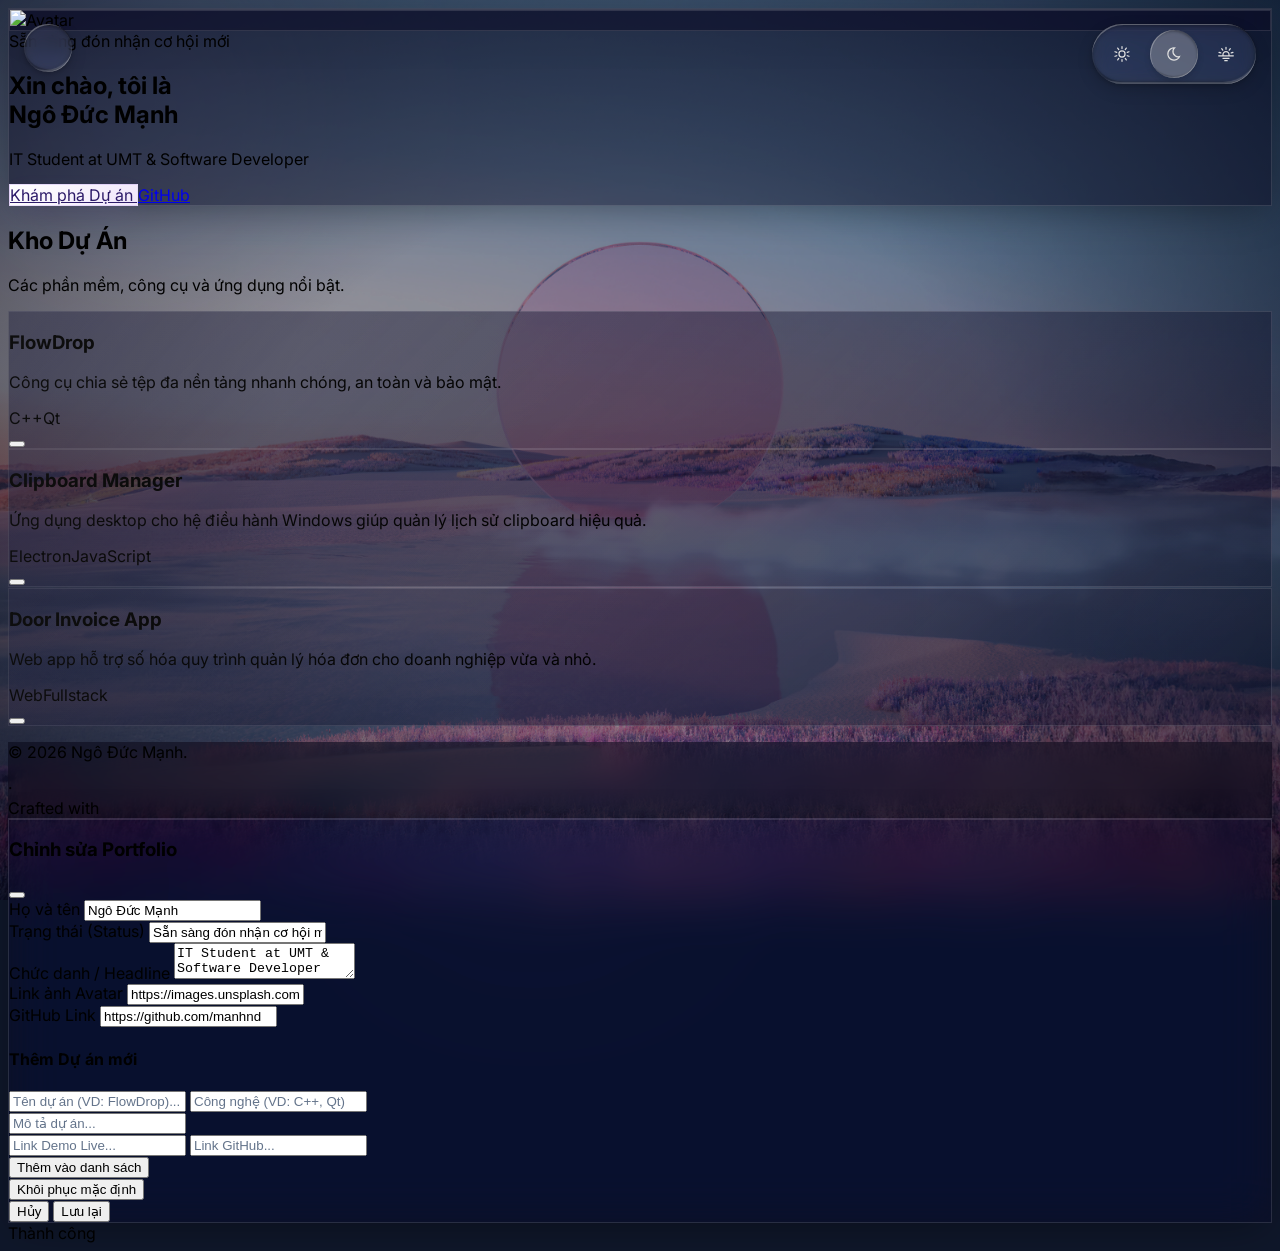
==== index.html @ 5700f898 "Initial commit – Phase 1 Supabase integration and Magic Link auth" ====
<!DOCTYPE html>
<html lang="vi" class="scroll-smooth">

<head>
  <meta charset="UTF-8" />
  <meta name="viewport" content="width=device-width, initial-scale=1.0" />
  <title>Ngô Đức Mạnh - Portfolio</title>
  <meta name="description" content="Portfolio of Ngô Đức Mạnh, IT Student at UMT & Software Developer.">
  <meta property="og:title" content="Ngô Đức Mạnh - Profile">
  <meta property="og:description" content="IT Student at UMT & Software Developer.">
  <meta property="og:image"
    content="https://images.unsplash.com/photo-1507003211169-0a1dd7228f2d?auto=format&fit=crop&w=400&q=80">
  <meta property="og:url" content="https://yourdomain.com/">

  <link rel="preconnect" href="https://fonts.googleapis.com">
  <link rel="preconnect" href="https://fonts.gstatic.com" crossorigin>
  <link href="https://fonts.googleapis.com/css2?family=Inter:wght@300;400;500;600;700&display=swap" rel="stylesheet">

  <script src="https://cdn.tailwindcss.com"></script>
  <script src="https://unpkg.com/lucide@latest"></script>

  <script>
    tailwind.config = {
      theme: {
        extend: {
          fontFamily: {
            sans: ['"Inter"', 'sans-serif'],
          },
          colors: {
            neon: {
              cyan: '#06b6d4',
              purple: '#9333ea',
              magenta: '#d946ef'
            }
          },
          animation: {
            'blob-float': 'blobFloat 20s ease-in-out infinite alternate',
            'blob-float-rev': 'blobFloatRev 25s ease-in-out infinite alternate',
          },
          keyframes: {
            blobFloat: {
              '0%': { transform: 'translate(0px, 0px) scale(1)' },
              '33%': { transform: 'translate(40px, -60px) scale(1.1)' },
              '66%': { transform: 'translate(-30px, 30px) scale(0.9)' },
              '100%': { transform: 'translate(20px, -20px) scale(1.05)' },
            },
            blobFloatRev: {
              '0%': { transform: 'translate(0px, 0px) scale(1)' },
              '50%': { transform: 'translate(-50px, -40px) scale(1.2)' },
              '100%': { transform: 'translate(40px, 50px) scale(0.85)' },
            }
          }
        }
      }
    }
  </script>

  <link rel="stylesheet" href="style.css">
</head>

<body
  class="font-sans min-h-screen relative overflow-x-hidden selection:bg-cyan-900 selection:text-cyan-100 text-slate-200">

  <!-- ========= Background Overlay ========= -->
  <div class="fixed inset-0 pointer-events-none -z-10 overflow-hidden">
    <!-- Dark vignette overlay for text readability -->
    <div class="bg-overlay"></div>
    <!-- Subtle floating light orbs -->
    <div class="orb orb-1"></div>
    <div class="orb orb-2"></div>
    <div class="orb orb-3"></div>
    <!-- Noise texture -->
    <div
      class="absolute inset-0 bg-[url('https://grainy-gradients.vercel.app/noise.svg')] opacity-[0.03] mix-blend-overlay">
    </div>
  </div>

  <!-- ========= Theme Switcher (fixed top-right) ========= -->
  <fieldset class="switcher" c-previous="1">
    <legend class="switcher__legend">Chọn giao diện</legend>

    <label class="switcher__option" title="Sáng">
      <input class="switcher__input" type="radio" name="theme" value="light" c-option="1" />
      <svg class="switcher__icon" xmlns="http://www.w3.org/2000/svg" fill="none" viewBox="0 0 36 36">
        <path fill="var(--c)" fill-rule="evenodd"
          d="M18 12a6 6 0 1 1 0 12 6 6 0 0 1 0-12Zm0 2a4 4 0 1 0 0 8 4 4 0 0 0 0-8Z" clip-rule="evenodd" />
        <path fill="var(--c)"
          d="M17 6.038a1 1 0 1 1 2 0v3a1 1 0 0 1-2 0v-3ZM24.244 7.742a1 1 0 1 1 1.618 1.176L24.1 11.345a1 1 0 1 1-1.618-1.176l1.763-2.427ZM29.104 13.379a1 1 0 0 1 .618 1.902l-2.854.927a1 1 0 1 1-.618-1.902l2.854-.927ZM29.722 20.795a1 1 0 0 1-.619 1.902l-2.853-.927a1 1 0 1 1 .618-1.902l2.854.927ZM25.862 27.159a1 1 0 0 1-1.618 1.175l-1.763-2.427a1 1 0 1 1 1.618-1.175l1.763 2.427ZM19 30.038a1 1 0 0 1-2 0v-3a1 1 0 1 1 2 0v3ZM11.755 28.334a1 1 0 0 1-1.618-1.175l1.764-2.427a1 1 0 1 1 1.618 1.175l-1.764 2.427ZM6.896 22.697a1 1 0 1 1-.618-1.902l2.853-.927a1 1 0 1 1 .618 1.902l-2.853.927ZM6.278 15.28a1 1 0 1 1 .618-1.901l2.853.927a1 1 0 1 1-.618 1.902l-2.853-.927ZM10.137 8.918a1 1 0 0 1 1.618-1.176l1.764 2.427a1 1 0 0 1-1.618 1.176l-1.764-2.427Z" />
      </svg>
    </label>

    <label class="switcher__option" title="Tối">
      <input class="switcher__input" type="radio" name="theme" value="dark" c-option="2" checked />
      <svg class="switcher__icon" xmlns="http://www.w3.org/2000/svg" fill="none" viewBox="0 0 36 36">
        <path fill="var(--c)"
          d="M12.5 8.473a10.968 10.968 0 0 1 8.785-.97 7.435 7.435 0 0 0-3.737 4.672l-.09.373A7.454 7.454 0 0 0 28.732 20.4a10.97 10.97 0 0 1-5.232 7.125l-.497.27c-5.014 2.566-11.175.916-14.234-3.813l-.295-.483C5.53 18.403 7.13 11.93 12.017 8.77l.483-.297Zm4.234.616a8.946 8.946 0 0 0-2.805.883l-.429.234A9 9 0 0 0 10.206 22.5l.241.395A9 9 0 0 0 22.5 25.794l.416-.255a8.94 8.94 0 0 0 2.167-1.99 9.433 9.433 0 0 1-2.782-.313c-5.043-1.352-8.036-6.535-6.686-11.578l.147-.491c.242-.745.573-1.44.972-2.078Z" />
      </svg>
    </label>

    <label class="switcher__option" title="Mờ">
      <input class="switcher__input" type="radio" name="theme" value="dim" c-option="3" />
      <svg class="switcher__icon" xmlns="http://www.w3.org/2000/svg" fill="none" viewBox="0 0 36 36">
        <path fill="var(--c)"
          d="M5 21a1 1 0 0 1 1-1h24a1 1 0 1 1 0 2H6a1 1 0 0 1-1-1ZM12 25a1 1 0 0 1 1-1h10a1 1 0 1 1 0 2H13a1 1 0 0 1-1-1ZM15 29a1 1 0 0 1 1-1h4a1 1 0 1 1 0 2h-4a1 1 0 0 1-1-1ZM18 13a6 6 0 0 1 5.915 7h-2.041A4.005 4.005 0 0 0 18 15a4 4 0 0 0-3.874 5h-2.041A6 6 0 0 1 18 13ZM17 7.038a1 1 0 1 1 2 0v3a1 1 0 0 1-2 0v-3ZM24.244 8.742a1 1 0 1 1 1.618 1.176L24.1 12.345a1 1 0 1 1-1.618-1.176l1.763-2.427ZM29.104 14.379a1 1 0 0 1 .618 1.902l-2.854.927a1 1 0 1 1-.618-1.902l2.854-.927ZM6.278 16.28a1 1 0 1 1 .618-1.901l2.853.927a1 1 0 1 1-.618 1.902l-2.853-.927ZM10.137 9.918a1 1 0 0 1 1.618-1.176l1.764 2.427a1 1 0 0 1-1.618 1.176l-1.764-2.427Z" />
      </svg>
    </label>
  </fieldset>

  <!-- ========= Sidebar Toggle Button (circular round button) ========= -->
  <button id="sidebarToggle"
    class="fixed top-6 left-6 z-[70] sidebar-toggle-btn focus:outline-none"
    aria-label="Mở/Đóng menu" aria-expanded="false">
    <span class="sidebar-toggle-icon-wrap">
      <i data-lucide="menu" class="sidebar-icon-menu"></i>
      <i data-lucide="x" class="sidebar-icon-close"></i>
    </span>
  </button>

  <!-- ========= Sidebar Overlay ========= -->
  <div id="sidebarOverlay" class="sidebar-overlay"></div>

  <!-- ========= Glass Floating Menu Card ========= -->
  <aside id="sidebar" class="sidebar" aria-label="Menu điều hướng">
    <div class="sidebar-inner">

      <!-- Header row aligned with toggle button -->
      <div class="sidebar-header">
        <div class="sidebar-header-spacer"></div>
        <span class="sidebar-header-badge">Menu</span>
      </div>

      <!-- Profile section -->
      <div class="sidebar-profile">
        <div class="flex items-center gap-3">
          <div
            class="zap-icon-badge w-10 h-10 rounded-xl bg-gradient-to-tr from-cyan-500 via-purple-500 to-fuchsia-500 p-[2px] shadow-md shadow-purple-500/20 shrink-0">
            <div class="w-full h-full rounded-[10px] bg-slate-900/80 flex items-center justify-center backdrop-blur-sm">
              <i data-lucide="zap" class="w-4 h-4 text-cyan-400 fill-current"></i>
            </div>
          </div>
          <div class="min-w-0 flex-1">
            <p id="navName" class="font-semibold text-sm text-white tracking-wide truncate">Ngô Đức Mạnh</p>
            <p class="text-[11px] text-slate-400">Portfolio</p>
          </div>
        </div>
      </div>

      <!-- Divider -->
      <div class="sidebar-divider"></div>

      <!-- Navigation links -->
      <nav class="sidebar-nav">
        <a href="#hero" class="sidebar-link" data-close-sidebar>
          <i data-lucide="home" class="w-4 h-4"></i>
          <span>Trang chủ</span>
        </a>
        <a href="#projects" class="sidebar-link" data-close-sidebar>
          <i data-lucide="layout-grid" class="w-4 h-4"></i>
          <span>Dự án</span>
        </a>
      </nav>

      <!-- Divider -->
      <div class="sidebar-divider"></div>

      <!-- Actions -->
      <div class="sidebar-actions">
        <button id="openEditorBtn" class="sidebar-link sidebar-action-btn w-full" data-close-sidebar>
          <i data-lucide="edit-3" class="w-4 h-4"></i>
          <span>Chỉnh sửa</span>
        </button>
        <a id="sidebarGithub" href="https://github.com/manhnd" target="_blank" rel="noopener" class="sidebar-link">
          <i data-lucide="github" class="w-4 h-4"></i>
          <span>GitHub</span>
        </a>
      </div>

    </div>
  </aside>

  <!-- ========= Main ========= -->
  <main class="max-w-4xl mx-auto px-4 sm:px-6 pt-36 pb-32 space-y-20">

    <section id="hero" class="animate-spring delay-100 relative">
      <div
        class="glass-panel rounded-[2rem] p-8 sm:p-12 flex flex-col md:flex-row items-center gap-10 text-center md:text-left">

        <div class="relative w-40 h-40 sm:w-48 sm:h-48 shrink-0 spring-btn cursor-pointer group">
          <div
            class="absolute inset-0 rounded-full bg-gradient-to-tr from-cyan-500 via-purple-500 to-fuchsia-500 blur-xl opacity-40 group-hover:opacity-70 transition-opacity duration-500">
          </div>
          <div
            class="relative w-full h-full rounded-full p-1.5 glass-panel flex items-center justify-center overflow-hidden">
            <img id="avatarImage"
              src="https://images.unsplash.com/photo-1507003211169-0a1dd7228f2d?auto=format&fit=crop&w=400&q=80"
              alt="Avatar" class="w-full h-full object-cover rounded-full shadow-inner bg-slate-800" loading="lazy"
              referrerpolicy="no-referrer"
              onerror="this.onerror=null;this.src='https://placehold.co/400x400/1e293b/f8fafc?text=Manh'" />
          </div>
        </div>

        <div class="flex-1 space-y-6">
          <div
            class="inline-flex items-center gap-2 px-3.5 py-1.5 rounded-full bg-white/5 border border-white/10 text-slate-300 text-xs font-medium shadow-sm backdrop-blur-md">
            <span class="w-2 h-2 rounded-full bg-cyan-400 animate-pulse shadow-[0_0_8px_rgba(34,211,238,0.8)]"></span>
            <span id="heroStatusText">Sẵn sàng đón nhận cơ hội mới</span>
          </div>

          <h1 class="text-4xl sm:text-5xl font-bold tracking-tight text-white leading-tight">
            Xin chào, tôi là <br />
            <span id="heroName"
              class="text-transparent bg-clip-text bg-gradient-to-r from-cyan-400 via-purple-400 to-fuchsia-400">
              Ngô Đức Mạnh
            </span>
          </h1>

          <p id="heroHeadline"
            class="text-base sm:text-lg text-slate-400 font-normal leading-relaxed max-w-xl mx-auto md:mx-0">
            IT Student at UMT &amp; Software Developer
          </p>

          <div class="flex flex-wrap items-center justify-center md:justify-start gap-4 pt-2">
            <a href="#projects"
              class="spring-btn explore-btn px-6 py-3 rounded-xl text-sm font-semibold flex items-center gap-2">
              <span>Khám phá Dự án</span>
              <i data-lucide="arrow-down-right" class="w-4 h-4"></i>
            </a>
            <a id="heroGithub" href="https://github.com/manhnd" target="_blank" rel="noopener"
              class="spring-btn px-6 py-3 rounded-xl bg-white/5 border border-white/10 text-slate-200 hover:text-white hover:bg-white/10 text-sm font-semibold shadow-sm flex items-center gap-2 backdrop-blur-md">
              <i data-lucide="github" class="w-4 h-4"></i>
              <span>GitHub</span>
            </a>
          </div>
        </div>
      </div>
    </section>

    <section id="projects" class="animate-spring delay-200 space-y-8">
      <div class="flex flex-col sm:flex-row sm:items-end justify-between gap-4 px-2">
        <div class="space-y-1">
          <h2 class="text-2xl font-bold text-white flex items-center gap-3">
            <i data-lucide="layout-grid" class="w-6 h-6 text-cyan-400"></i> Kho Dự Án
          </h2>
          <p class="text-sm text-slate-400">Các phần mềm, công cụ và ứng dụng nổi bật.</p>
        </div>
      </div>

      <div id="projectsContainer" class="grid grid-cols-1 md:grid-cols-2 lg:grid-cols-3 gap-6"></div>
    </section>

  </main>

  <!-- ========= Footer ========= -->
  <footer
    class="fixed bottom-0 inset-x-0 z-40 border-t border-white/10 py-2 text-center text-xs text-slate-500 bg-slate-900/40 backdrop-blur-lg">
    <div class="max-w-4xl mx-auto px-4 flex items-center justify-center gap-1">
      <p>© 2026 Ngô Đức Mạnh.</p>
      <span>·</span>
      <div class="flex items-center gap-1">
        <span>Crafted with</span>
        <i data-lucide="heart" class="w-4 h-4 text-fuchsia-500 fill-fuchsia-500 mx-1"></i>
      </div>
    </div>
  </footer>

  <!-- ========= Editor Modal ========= -->
  <div id="editorModal"
    class="fixed inset-0 z-[100] flex items-center justify-center p-4 bg-slate-950/60 backdrop-blur-md opacity-0 pointer-events-none transition-all duration-[400ms]">
    <div id="modalContent"
      class="glass-panel rounded-3xl w-full max-w-2xl max-h-[90vh] overflow-y-auto p-6 sm:p-8 space-y-6 shadow-[0_0_50px_rgba(0,0,0,0.8)] relative transition-transform duration-500 scale-95 border border-white/20">

      <div class="flex items-center justify-between border-b border-white/10 pb-4">
        <div class="flex items-center gap-3">
          <div
            class="w-10 h-10 rounded-xl bg-purple-500/20 text-purple-400 flex items-center justify-center border border-purple-500/30">
            <i data-lucide="settings-2" class="w-5 h-5"></i>
          </div>
          <h3 class="text-xl font-bold text-white">Chỉnh sửa Portfolio</h3>
        </div>
        <button id="closeEditorBtn"
          class="p-2 rounded-full text-slate-400 hover:text-white hover:bg-white/10 transition-colors spring-btn">
          <i data-lucide="x" class="w-5 h-5"></i>
        </button>
      </div>

      <form id="profileEditForm" class="space-y-5 text-sm">
        <div class="grid grid-cols-1 sm:grid-cols-2 gap-4">
          <div class="space-y-1.5">
            <label class="block text-xs font-semibold text-slate-400">Họ và tên</label>
            <input id="inputName" type="text"
              class="w-full px-4 py-2.5 rounded-xl bg-slate-900/50 border border-white/10 focus:border-cyan-500 focus:ring-1 focus:ring-cyan-500 focus:outline-none text-white transition-all shadow-inner" />
          </div>
          <div class="space-y-1.5">
            <label class="block text-xs font-semibold text-slate-400">Trạng thái (Status)</label>
            <input id="inputStatus" type="text"
              class="w-full px-4 py-2.5 rounded-xl bg-slate-900/50 border border-white/10 focus:border-cyan-500 focus:ring-1 focus:ring-cyan-500 focus:outline-none text-white transition-all shadow-inner" />
          </div>
        </div>

        <div class="space-y-1.5">
          <label class="block text-xs font-semibold text-slate-400">Chức danh / Headline</label>
          <textarea id="inputHeadline" rows="2"
            class="w-full px-4 py-2.5 rounded-xl bg-slate-900/50 border border-white/10 focus:border-cyan-500 focus:ring-1 focus:ring-cyan-500 focus:outline-none text-white transition-all shadow-inner resize-none"></textarea>
        </div>

        <div class="grid grid-cols-1 sm:grid-cols-2 gap-4">
          <div class="space-y-1.5">
            <label class="block text-xs font-semibold text-slate-400">Link ảnh Avatar</label>
            <input id="inputAvatar" type="url"
              class="w-full px-4 py-2.5 rounded-xl bg-slate-900/50 border border-white/10 focus:border-cyan-500 focus:ring-1 focus:ring-cyan-500 focus:outline-none text-white transition-all shadow-inner" />
          </div>
          <div class="space-y-1.5">
            <label class="block text-xs font-semibold text-slate-400">GitHub Link</label>
            <input id="inputGithub" type="url"
              class="w-full px-4 py-2.5 rounded-xl bg-slate-900/50 border border-white/10 focus:border-cyan-500 focus:ring-1 focus:ring-cyan-500 focus:outline-none text-white transition-all shadow-inner" />
          </div>
        </div>

        <div class="pt-6 border-t border-white/10 space-y-4">
          <div class="flex items-center gap-2 text-white">
            <i data-lucide="folder-plus" class="w-5 h-5 text-cyan-400"></i>
            <h4 class="text-sm font-bold">Thêm Dự án mới</h4>
          </div>

          <div class="grid grid-cols-1 sm:grid-cols-2 gap-3">
            <input id="newProjTitle" placeholder="Tên dự án (VD: FlowDrop)..." type="text"
              class="px-4 py-2.5 rounded-xl bg-slate-900/50 border border-white/10 text-sm text-white shadow-inner focus:border-cyan-500 focus:outline-none" />
            <input id="newProjTags" placeholder="Công nghệ (VD: C++, Qt)" type="text"
              class="px-4 py-2.5 rounded-xl bg-slate-900/50 border border-white/10 text-sm text-white shadow-inner focus:border-cyan-500 focus:outline-none" />
          </div>
          <input id="newProjDesc" placeholder="Mô tả dự án..." type="text"
            class="w-full px-4 py-2.5 rounded-xl bg-slate-900/50 border border-white/10 text-sm text-white shadow-inner focus:border-cyan-500 focus:outline-none" />
          <div class="grid grid-cols-1 sm:grid-cols-2 gap-3">
            <input id="newProjLive" placeholder="Link Demo Live..." type="url"
              class="px-4 py-2.5 rounded-xl bg-slate-900/50 border border-white/10 text-sm text-white shadow-inner focus:border-cyan-500 focus:outline-none" />
            <input id="newProjRepo" placeholder="Link GitHub..." type="url"
              class="px-4 py-2.5 rounded-xl bg-slate-900/50 border border-white/10 text-sm text-white shadow-inner focus:border-cyan-500 focus:outline-none" />
          </div>
          <button type="button" id="addNewProjectBtn"
            class="spring-btn w-full py-2.5 rounded-xl bg-cyan-500/10 hover:bg-cyan-500/20 border border-cyan-500/30 text-sm font-semibold text-cyan-400 transition-all flex items-center justify-center gap-2">
            <i data-lucide="plus" class="w-4 h-4"></i> Thêm vào danh sách
          </button>
        </div>

        <div class="flex items-center justify-between pt-6 border-t border-white/10">
          <button type="button" id="resetDataBtn"
            class="text-xs text-red-400 font-medium hover:underline hover:text-red-300">
            Khôi phục mặc định
          </button>
          <div class="flex items-center gap-3">
            <button type="button" id="cancelEditorBtn"
              class="spring-btn px-5 py-2.5 rounded-xl bg-transparent border border-white/20 text-slate-300 hover:text-white hover:bg-white/5 font-medium text-sm">Hủy</button>
            <button type="submit"
              class="spring-btn px-6 py-2.5 rounded-xl bg-gradient-to-r from-cyan-600 to-purple-600 text-white font-semibold text-sm shadow-lg shadow-cyan-900/40">Lưu
              lại</button>
          </div>
        </div>
      </form>
    </div>
  </div>

  <!-- ========= Toast ========= -->
  <div id="toast"
    class="fixed bottom-6 right-6 z-50 flex items-center gap-3 px-5 py-3 rounded-2xl bg-slate-800/90 border border-white/10 text-white text-sm font-medium translate-y-20 opacity-0 pointer-events-none transition-all duration-[400ms] shadow-2xl backdrop-blur-xl">
    <div class="w-6 h-6 rounded-full bg-cyan-500/20 text-cyan-400 flex items-center justify-center">
      <i data-lucide="check" class="w-3.5 h-3.5"></i>
    </div>
    <span id="toastMsg">Thành công</span>
  </div>

  <script src="script.js" defer></script>
</body>

</html>
---- style.css ----
/* ============================================================
   1. THEME VARIABLES
   ============================================================ */
:root,
html[data-theme="dark"] {
  --c-glass: #bbbbbc;
  --c-light: #fff;
  --c-dark: #000;

  --c-content: #e1e1e1;
  --c-action: #03d5ff;

  --glass-reflex-dark: 2;
  --glass-reflex-light: 0.3;
  --saturation: 150%;

  --bg-overlay: rgba(10, 10, 30, 0.45);
  --bg-vignette: radial-gradient(ellipse at center, transparent 40%, rgba(5, 5, 20, 0.6) 100%);
  --glass-bg: rgba(10, 10, 35, 0.45);
  --glass-border: rgba(255, 255, 255, 0.12);
  --glass-shadow: rgba(0, 0, 0, 0.4);
  --glass-inset: rgba(255, 255, 255, 0.12);
  --card-bg: linear-gradient(135deg, rgba(20, 20, 50, 0.5) 0%, rgba(10, 10, 35, 0.35) 100%);
  --nav-bg: rgba(10, 10, 35, 0.55);
  --footer-bg: rgba(5, 5, 20, 0.5);
}

html[data-theme="light"] {
  --c-glass: #bbbbbc;
  --c-light: #fff;
  --c-dark: #000;

  --c-content: #224;
  --c-action: #0052f5;

  --glass-reflex-dark: 1;
  --glass-reflex-light: 1;
  --saturation: 150%;

  --bg-overlay: rgba(255, 255, 255, 0.25);
  --bg-vignette: radial-gradient(ellipse at center, transparent 50%, rgba(200, 180, 220, 0.3) 100%);
  --glass-bg: rgba(255, 255, 255, 0.35);
  --glass-border: rgba(255, 255, 255, 0.5);
  --glass-shadow: rgba(100, 80, 140, 0.15);
  --glass-inset: rgba(255, 255, 255, 0.5);
  --card-bg: linear-gradient(135deg, rgba(255, 255, 255, 0.4) 0%, rgba(240, 230, 250, 0.3) 100%);
  --nav-bg: rgba(255, 255, 255, 0.4);
  --footer-bg: rgba(255, 255, 255, 0.3);
}

html[data-theme="dim"] {
  --c-light: #99deff;
  --c-dark: #20001b;
  --c-glass: hsl(335 80% 74%);

  --c-content: #d5dbe2;
  --c-action: #ff48a9;

  --glass-reflex-dark: 2;
  --glass-reflex-light: 0.7;
  --saturation: 200%;

  --bg-overlay: rgba(20, 5, 30, 0.5);
  --bg-vignette: radial-gradient(ellipse at center, transparent 40%, rgba(30, 0, 40, 0.5) 100%);
  --glass-bg: rgba(30, 10, 45, 0.45);
  --glass-border: rgba(255, 200, 255, 0.12);
  --glass-shadow: rgba(20, 0, 30, 0.4);
  --glass-inset: rgba(255, 200, 255, 0.12);
  --card-bg: linear-gradient(135deg, rgba(40, 15, 55, 0.5) 0%, rgba(25, 5, 40, 0.35) 100%);
  --nav-bg: rgba(25, 5, 40, 0.55);
  --footer-bg: rgba(20, 0, 30, 0.5);
}

/* ============================================================
   2. BASE
   ============================================================ */
*, *::before, *::after { box-sizing: border-box; }

body {
  font-family: 'Inter', system-ui, sans-serif;
  min-height: 100vh;
  background-color: #0f172a;
  background-image: url('nen-web.png');
  background-size: cover;
  background-position: center;
  background-attachment: fixed;
  background-repeat: no-repeat;
  transition: background-color 400ms cubic-bezier(1, 0, 0.4, 1);
}

html[data-theme="light"] body {
  background-color: #e8dff0;
  background-blend-mode: luminosity;
}

html[data-theme="dim"] body {
  background-color: #1a0a25;
  background-blend-mode: multiply;
}

/* ============================================================
   3. BACKGROUND OVERLAY & ORBS
   ============================================================ */
.bg-overlay {
  position: absolute;
  inset: 0;
  background: var(--bg-overlay);
  transition: background 600ms ease;
}

.bg-overlay::after {
  content: '';
  position: absolute;
  inset: 0;
  background: var(--bg-vignette);
  transition: background 600ms ease;
}

/* Floating light orbs - soft ambient glow */
.orb {
  position: absolute;
  border-radius: 50%;
  filter: blur(80px);
  opacity: 0.25;
  mix-blend-mode: screen;
  will-change: transform;
}

.orb-1 {
  width: 400px;
  height: 400px;
  top: -10%;
  left: -5%;
  background: radial-gradient(circle, rgba(200, 150, 255, 0.5) 0%, transparent 70%);
  animation: orbFloat1 20s ease-in-out infinite alternate;
}

.orb-2 {
  width: 350px;
  height: 350px;
  top: 50%;
  right: -8%;
  background: radial-gradient(circle, rgba(150, 200, 255, 0.4) 0%, transparent 70%);
  animation: orbFloat2 25s ease-in-out infinite alternate;
}

.orb-3 {
  width: 300px;
  height: 300px;
  bottom: -5%;
  left: 30%;
  background: radial-gradient(circle, rgba(255, 150, 200, 0.4) 0%, transparent 70%);
  animation: orbFloat3 22s ease-in-out infinite alternate;
}

html[data-theme="light"] .orb {
  opacity: 0.15;
  mix-blend-mode: multiply;
}

html[data-theme="light"] .orb-1 {
  background: radial-gradient(circle, rgba(180, 130, 230, 0.4) 0%, transparent 70%);
}
html[data-theme="light"] .orb-2 {
  background: radial-gradient(circle, rgba(130, 180, 240, 0.3) 0%, transparent 70%);
}
html[data-theme="light"] .orb-3 {
  background: radial-gradient(circle, rgba(240, 130, 180, 0.3) 0%, transparent 70%);
}

@keyframes orbFloat1 {
  0%   { transform: translate(0, 0) scale(1); }
  50%  { transform: translate(60px, 40px) scale(1.15); }
  100% { transform: translate(-30px, 80px) scale(0.95); }
}

@keyframes orbFloat2 {
  0%   { transform: translate(0, 0) scale(1); }
  50%  { transform: translate(-50px, -60px) scale(1.2); }
  100% { transform: translate(40px, -30px) scale(0.9); }
}

@keyframes orbFloat3 {
  0%   { transform: translate(0, 0) scale(1); }
  50%  { transform: translate(50px, -40px) scale(1.1); }
  100% { transform: translate(-40px, 30px) scale(1.05); }
}

/* ============================================================
   4. GLASS COMPONENTS
   ============================================================ */
.glass-panel {
  background: var(--glass-bg);
  backdrop-filter: blur(24px) saturate(180%);
  -webkit-backdrop-filter: blur(24px) saturate(180%);
  border: 1px solid var(--glass-border);
  box-shadow:
    0 10px 40px -10px var(--glass-shadow),
    inset 0 1px 0 0 var(--glass-inset);
  transition: background 400ms ease, border-color 400ms ease, box-shadow 400ms ease;
}

.glass-nav {
  background: var(--nav-bg);
  backdrop-filter: blur(20px) saturate(180%);
  -webkit-backdrop-filter: blur(20px) saturate(180%);
  border: 1px solid var(--glass-border);
  box-shadow: 0 10px 30px -10px var(--glass-shadow);
  transition: background 400ms ease, border-color 400ms ease, box-shadow 400ms ease;
}

/* ============================================================
   SIDEBAR - Liquid Glass Floating Menu & Circular Button
   (Exact match to Theme Switcher glassmorphism & hover physics)
   ============================================================ */

:root {
  --menu-btn-size: 48px;
  --menu-top: 1.5rem;   /* 24px - exactly matches switcher top */
  --menu-left: 1.5rem;  /* 24px - exactly matches switcher right */
  --menu-radius: 28px;
  --menu-width: 265px;
}

/* Toggle button - circular liquid glass button identical to theme switcher */
.sidebar-toggle-btn {
  --c: var(--c-content);
  position: fixed;
  top: var(--menu-top);
  left: var(--menu-left);
  z-index: 70;
  width: var(--menu-btn-size);
  height: var(--menu-btn-size);
  min-width: var(--menu-btn-size);
  min-height: var(--menu-btn-size);
  padding: 0;
  margin: 0;
  border-radius: 50% !important;
  display: flex;
  align-items: center;
  justify-content: center;
  border: none;
  background-color: color-mix(in srgb, var(--c-glass) 12%, transparent);
  backdrop-filter: blur(8px) saturate(var(--saturation));
  -webkit-backdrop-filter: blur(8px) saturate(var(--saturation));
  box-shadow:
    inset 0 0 0 1px color-mix(in srgb, var(--c-light) calc(var(--glass-reflex-light) * 10%), transparent),
    inset 1.8px 3px 0px -2px color-mix(in srgb, var(--c-light) calc(var(--glass-reflex-light) * 90%), transparent),
    inset -2px -2px 0px -2px color-mix(in srgb, var(--c-light) calc(var(--glass-reflex-light) * 80%), transparent),
    inset -3px -8px 1px -6px color-mix(in srgb, var(--c-light) calc(var(--glass-reflex-light) * 60%), transparent),
    inset -0.3px -1px 4px 0px color-mix(in srgb, var(--c-dark) calc(var(--glass-reflex-dark) * 12%), transparent),
    inset -1.5px 2px 0px -2px color-mix(in srgb, var(--c-dark) calc(var(--glass-reflex-dark) * 20%), transparent),
    inset 0px 3px 4px -2px color-mix(in srgb, var(--c-dark) calc(var(--glass-reflex-dark) * 20%), transparent),
    inset 2px -6.5px 1px -4px color-mix(in srgb, var(--c-dark) calc(var(--glass-reflex-dark) * 10%), transparent),
    0px 1px 5px 0px color-mix(in srgb, var(--c-dark) calc(var(--glass-reflex-dark) * 10%), transparent),
    0px 6px 16px 0px color-mix(in srgb, var(--c-dark) calc(var(--glass-reflex-dark) * 8%), transparent);
  cursor: pointer;
  color: var(--c);
  transition: background-color 400ms cubic-bezier(1, 0, 0.4, 1),
              box-shadow 400ms cubic-bezier(1, 0, 0.4, 1),
              color 160ms ease,
              transform 160ms ease;
}

/* Hover physics: identical to .switcher__option:hover */
.sidebar-toggle-btn:hover {
  --c: var(--c-action);
  color: var(--c-action);
}

.sidebar-toggle-btn:hover .sidebar-icon-menu {
  transform: scale(1.15);
  color: var(--c-action);
}

.sidebar-toggle-btn.active:hover .sidebar-icon-close {
  transform: rotate(0deg) scale(1.15);
  color: var(--c-action);
}

.sidebar-toggle-btn:active {
  transform: scale(0.95);
}

.sidebar-toggle-btn.active {
  background-color: color-mix(in srgb, var(--c-glass) 20%, transparent);
}

/* Icon wrap for smooth morph between hamburger and close (X) */
.sidebar-toggle-icon-wrap {
  position: relative;
  width: 22px;
  height: 22px;
  display: flex;
  align-items: center;
  justify-content: center;
}

.sidebar-toggle-btn .sidebar-icon-menu,
.sidebar-toggle-btn .sidebar-icon-close {
  position: absolute;
  inset: 0;
  margin: auto;
  width: 22px;
  height: 22px;
  color: inherit;
  transition: transform 200ms cubic-bezier(0.5, 0, 0, 1),
              opacity 200ms ease,
              color 160ms ease;
}

.sidebar-toggle-btn .sidebar-icon-close {
  opacity: 0;
  transform: rotate(-90deg) scale(0.5);
  pointer-events: none;
}

.sidebar-toggle-btn.active .sidebar-icon-menu {
  opacity: 0;
  transform: rotate(90deg) scale(0.5);
  pointer-events: none;
}

.sidebar-toggle-btn.active .sidebar-icon-close {
  opacity: 1;
  transform: rotate(0deg) scale(1);
  pointer-events: auto;
}

/* Transparent click-outside overlay (no dark/milky veil over the webpage) */
.sidebar-overlay {
  position: fixed;
  inset: 0;
  z-index: 55;
  background: transparent;
  opacity: 0;
  pointer-events: none;
  transition: opacity 300ms ease;
}

.sidebar-overlay.active {
  opacity: 1;
  pointer-events: auto;
}

/* Sidebar panel - crystal-clear liquid glass card with exact switcher reflex */
.sidebar {
  position: fixed;
  top: var(--menu-top);
  left: var(--menu-left);
  z-index: 65;
  width: var(--menu-width);
  max-width: calc(100vw - 3rem);
  border-radius: var(--menu-radius);
  overflow: hidden;
  border: none;
  background-color: color-mix(in srgb, var(--c-glass) 12%, transparent);
  backdrop-filter: blur(8px) saturate(var(--saturation));
  -webkit-backdrop-filter: blur(8px) saturate(var(--saturation));
  box-shadow:
    inset 0 0 0 1px color-mix(in srgb, var(--c-light) calc(var(--glass-reflex-light) * 10%), transparent),
    inset 1.8px 3px 0px -2px color-mix(in srgb, var(--c-light) calc(var(--glass-reflex-light) * 90%), transparent),
    inset -2px -2px 0px -2px color-mix(in srgb, var(--c-light) calc(var(--glass-reflex-light) * 80%), transparent),
    inset -3px -8px 1px -6px color-mix(in srgb, var(--c-light) calc(var(--glass-reflex-light) * 60%), transparent),
    inset -0.3px -1px 4px 0px color-mix(in srgb, var(--c-dark) calc(var(--glass-reflex-dark) * 12%), transparent),
    inset -1.5px 2px 0px -2px color-mix(in srgb, var(--c-dark) calc(var(--glass-reflex-dark) * 20%), transparent),
    inset 0px 3px 4px -2px color-mix(in srgb, var(--c-dark) calc(var(--glass-reflex-dark) * 20%), transparent),
    inset 2px -6.5px 1px -4px color-mix(in srgb, var(--c-dark) calc(var(--glass-reflex-dark) * 10%), transparent),
    0px 1px 5px 0px color-mix(in srgb, var(--c-dark) calc(var(--glass-reflex-dark) * 10%), transparent),
    0px 6px 16px 0px color-mix(in srgb, var(--c-dark) calc(var(--glass-reflex-dark) * 8%), transparent);
  clip-path: inset(0 calc(100% - var(--menu-btn-size)) calc(100% - var(--menu-btn-size)) 0 round calc(var(--menu-btn-size) / 2));
  opacity: 0;
  visibility: hidden;
  pointer-events: none;
  transition: clip-path 450ms cubic-bezier(0.16, 1, 0.3, 1),
              opacity 200ms ease,
              visibility 0s linear 450ms;
}

.sidebar.open {
  clip-path: inset(0 0 0 0 round var(--menu-radius));
  opacity: 1;
  visibility: visible;
  pointer-events: auto;
  transition: clip-path 450ms cubic-bezier(0.16, 1, 0.3, 1),
              opacity 150ms ease,
              visibility 0s linear 0s;
}

/* Sidebar inner container */
.sidebar-inner {
  width: 100%;
  padding: 8px 10px 14px;
  display: flex;
  flex-direction: column;
  max-height: calc(100vh - 3.5rem);
  overflow-y: auto;
  overflow-x: hidden;
}

/* Top header row inside the card (aligns with the toggle button) */
.sidebar-header {
  height: var(--menu-btn-size);
  display: flex;
  align-items: center;
  justify-content: space-between;
  padding-left: calc(var(--menu-btn-size) + 8px);
  padding-right: 8px;
}

.sidebar-header-spacer {
  flex: 1;
}

.sidebar-header-badge {
  font-size: 0.72rem;
  font-weight: 700;
  letter-spacing: 0.08em;
  text-transform: uppercase;
  color: var(--c-content);
  opacity: 0.8;
  padding: 4px 12px;
  border-radius: 99em;
  background-color: color-mix(in srgb, var(--c-glass) 18%, transparent);
  box-shadow:
    inset 0 0 0 1px color-mix(in srgb, var(--c-light) calc(var(--glass-reflex-light) * 10%), transparent),
    inset 1px 1px 0px -1px color-mix(in srgb, var(--c-light) calc(var(--glass-reflex-light) * 80%), transparent);
  transition: transform 200ms ease, color 160ms ease;
  cursor: default;
}

.sidebar-header-badge:hover {
  transform: scale(1.03);
  color: var(--c-action);
}

/* Sidebar profile with soft hover scale */
.sidebar-profile {
  padding: 6px 8px 8px;
  border-radius: 16px;
  transition: transform 200ms ease, background-color 200ms ease;
  cursor: default;
}

.sidebar-profile:hover {
  transform: scale(1.01);
  background-color: color-mix(in srgb, var(--c-glass) 8%, transparent);
}

.sidebar-profile .zap-icon-badge {
  transition: transform 200ms ease;
}

.sidebar-profile:hover .zap-icon-badge {
  transform: scale(1.05);
}

.sidebar-divider {
  height: 1px;
  margin: 6px 8px;
  background: linear-gradient(90deg, transparent, color-mix(in srgb, var(--c-light) calc(var(--glass-reflex-light) * 20%), transparent), transparent);
}

.sidebar-nav,
.sidebar-actions {
  display: flex;
  flex-direction: column;
  gap: 3px;
  padding: 2px 0;
}

/* Sidebar links with subtle zoom fitting snugly inside menu */
.sidebar-link {
  display: flex;
  align-items: center;
  gap: 12px;
  padding: 8px 12px;
  border-radius: 99em;
  font-size: 0.875rem;
  font-weight: 500;
  color: var(--c-content);
  text-decoration: none;
  border: none;
  transform-origin: center;
  transition: transform 200ms cubic-bezier(0.16, 1, 0.3, 1),
              background-color 200ms ease,
              box-shadow 200ms ease,
              color 160ms ease;
  position: relative;
  cursor: pointer;
  background: none;
  text-align: left;
  width: 100%;
}

.sidebar-link span {
  display: inline-block;
  color: inherit;
  transition: color 160ms ease;
}

.sidebar-link svg,
.sidebar-link i {
  width: 18px;
  height: 18px;
  transition: transform 200ms cubic-bezier(0.16, 1, 0.3, 1), color 160ms ease;
  color: inherit;
  flex-shrink: 0;
}

/* Hover: subtle, elegant zoom fitting neatly within menu bounds */
.sidebar-link:hover {
  transform: scale(1.018);
  color: var(--c-action);
  background-color: color-mix(in srgb, var(--c-glass) 22%, transparent);
  box-shadow:
    inset 0 0 0 1px color-mix(in srgb, var(--c-light) calc(var(--glass-reflex-light) * 15%), transparent),
    inset 1.8px 2px 0px -1px color-mix(in srgb, var(--c-light) calc(var(--glass-reflex-light) * 80%), transparent),
    0px 2px 8px 0px color-mix(in srgb, var(--c-dark) calc(var(--glass-reflex-dark) * 10%), transparent);
}

.sidebar-link:hover svg,
.sidebar-link:hover i {
  transform: scale(1.08);
  color: var(--c-action);
}

.sidebar-link:active {
  transform: scale(0.98);
  transition-duration: 100ms;
}

/* Staggered entry animation for sidebar children */
.sidebar.open .sidebar-profile { animation: sidebarItemIn 350ms ease forwards; animation-delay: 60ms; opacity: 0; }
.sidebar.open .sidebar-nav { animation: sidebarItemIn 350ms ease forwards; animation-delay: 110ms; opacity: 0; }
.sidebar.open .sidebar-actions { animation: sidebarItemIn 350ms ease forwards; animation-delay: 160ms; opacity: 0; }

@keyframes sidebarItemIn {
  0%   { opacity: 0; transform: translateY(-8px); }
  100% { opacity: 1; transform: translateY(0); }
}

/* Light theme sidebar overrides */
html[data-theme="light"] #navName {
  color: #1a0e3a !important;
}

html[data-theme="light"] .sidebar-profile p:last-child {
  color: #6b5590 !important;
}

.glass-card {
  background: var(--card-bg);
  backdrop-filter: blur(16px);
  -webkit-backdrop-filter: blur(16px);
  border: 1px solid var(--glass-border);
  transition: transform 500ms cubic-bezier(0.34, 1.56, 0.64, 1),
              box-shadow 500ms cubic-bezier(0.34, 1.56, 0.64, 1),
              border-color 500ms ease,
              background 400ms ease;
  position: relative;
  overflow: hidden;
  opacity: 0.95;
}

.glass-card::before {
  content: '';
  position: absolute;
  inset: 0;
  background: linear-gradient(135deg, rgba(255, 255, 255, 0.06) 0%, transparent 50%);
  pointer-events: none;
  transition: opacity 400ms ease;
}

.glass-card:hover {
  transform: translateY(-10px) scale(1.02);
  border-color: rgba(255, 255, 255, 0.25);
  box-shadow:
    0 25px 50px -12px var(--glass-shadow),
    0 0 40px 0 rgba(180, 140, 255, 0.1),
    inset 0 1px 0 0 var(--glass-inset);
}

html[data-theme="light"] .glass-card:hover {
  border-color: rgba(180, 150, 230, 0.4);
  box-shadow:
    0 25px 50px -12px rgba(100, 80, 140, 0.2),
    0 0 40px 0 rgba(180, 140, 255, 0.08),
    inset 0 1px 0 0 rgba(255, 255, 255, 0.6);
}

/* ============================================================
   5. SPRING ANIMATIONS
   ============================================================ */
.spring-btn {
  transition: transform 400ms cubic-bezier(0.34, 1.56, 0.64, 1),
              box-shadow 400ms cubic-bezier(0.34, 1.56, 0.64, 1),
              background-color 400ms ease;
}

.spring-btn:hover {
  transform: scale(1.05) translateY(-2px);
  box-shadow: 0 15px 30px -10px rgba(0, 0, 0, 0.5);
}

.spring-btn:active {
  transform: scale(0.94);
}

@keyframes springSlideUp {
  0%   { opacity: 0; transform: translateY(50px) scale(0.9); }
  100% { opacity: 1; transform: translateY(0) scale(1); }
}

.animate-spring {
  animation: springSlideUp 1s cubic-bezier(0.34, 1.56, 0.64, 1) forwards;
  opacity: 0;
}

.delay-100 { animation-delay: 100ms; }
.delay-200 { animation-delay: 200ms; }
.delay-300 { animation-delay: 300ms; }
.delay-400 { animation-delay: 400ms; }

/* ============================================================
   6. SCROLLBAR & FORM
   ============================================================ */
::-webkit-scrollbar { width: 8px; height: 8px; }
::-webkit-scrollbar-track { background: rgba(5, 5, 20, 0.4); }
::-webkit-scrollbar-thumb { background: rgba(150, 130, 180, 0.4); border-radius: 9999px; }
::-webkit-scrollbar-thumb:hover { background: rgba(180, 160, 210, 0.5); }

html[data-theme="light"] ::-webkit-scrollbar-track { background: rgba(220, 210, 240, 0.4); }
html[data-theme="light"] ::-webkit-scrollbar-thumb { background: rgba(160, 140, 200, 0.4); }
html[data-theme="light"] ::-webkit-scrollbar-thumb:hover { background: rgba(140, 120, 180, 0.5); }

::placeholder { color: #64748b; opacity: 1; }

/* ============================================================
   7. EXPLORE BUTTON
   ============================================================ */
.explore-btn {
  background: linear-gradient(135deg, #ffffff 0%, #f0e6fa 100%);
  color: #2d1b69;
  border: 1px solid rgba(180, 150, 230, 0.3);
  box-shadow: 0 8px 24px -8px rgba(180, 140, 255, 0.3);
}
.explore-btn:hover {
  background: linear-gradient(135deg, #f8f4ff 0%, #ede0ff 100%);
  box-shadow: 0 12px 30px -8px rgba(180, 140, 255, 0.45);
}

html[data-theme="light"] .explore-btn {
  background: linear-gradient(135deg, #4a2d8a 0%, #6b3fa0 100%);
  color: #ffffff;
  border: 1px solid rgba(100, 60, 160, 0.5);
  box-shadow: 0 8px 24px -8px rgba(80, 40, 140, 0.3);
}
html[data-theme="light"] .explore-btn:hover {
  background: linear-gradient(135deg, #5a3d9a 0%, #7b4fb0 100%);
  box-shadow: 0 12px 30px -8px rgba(80, 40, 140, 0.45);
}

/* ============================================================
   8. THEME SWITCHER (fixed top-right)
   ============================================================ */
.switcher {
  position: fixed;
  top: 1.5rem;
  right: 1.5rem;
  z-index: 60;
  display: flex;
  align-items: center;
  gap: 4px;
  padding: 6px;
  margin: 0;
  border: none;
  border-radius: 99em;
  background-color: color-mix(in srgb, var(--c-glass) 12%, transparent);
  backdrop-filter: blur(8px) saturate(var(--saturation));
  -webkit-backdrop-filter: blur(8px) saturate(var(--saturation));
  box-shadow:
    inset 0 0 0 1px color-mix(in srgb, var(--c-light) calc(var(--glass-reflex-light) * 10%), transparent),
    inset 1.8px 3px 0px -2px color-mix(in srgb, var(--c-light) calc(var(--glass-reflex-light) * 90%), transparent),
    inset -2px -2px 0px -2px color-mix(in srgb, var(--c-light) calc(var(--glass-reflex-light) * 80%), transparent),
    inset -3px -8px 1px -6px color-mix(in srgb, var(--c-light) calc(var(--glass-reflex-light) * 60%), transparent),
    inset -0.3px -1px 4px 0px color-mix(in srgb, var(--c-dark) calc(var(--glass-reflex-dark) * 12%), transparent),
    inset -1.5px 2px 0px -2px color-mix(in srgb, var(--c-dark) calc(var(--glass-reflex-dark) * 20%), transparent),
    inset 0px 3px 4px -2px color-mix(in srgb, var(--c-dark) calc(var(--glass-reflex-dark) * 20%), transparent),
    inset 2px -6.5px 1px -4px color-mix(in srgb, var(--c-dark) calc(var(--glass-reflex-dark) * 10%), transparent),
    0px 1px 5px 0px color-mix(in srgb, var(--c-dark) calc(var(--glass-reflex-dark) * 10%), transparent),
    0px 6px 16px 0px color-mix(in srgb, var(--c-dark) calc(var(--glass-reflex-dark) * 8%), transparent);
  transition: background-color 400ms cubic-bezier(1, 0, 0.4, 1),
              box-shadow 400ms cubic-bezier(1, 0, 0.4, 1);
}

.switcher__legend {
  position: absolute;
  width: 1px; height: 1px;
  margin: -1px; padding: 0; border: 0;
  white-space: nowrap;
  clip-path: inset(100%);
  clip: rect(0 0 0 0);
  overflow: hidden;
}

.switcher__input {
  position: absolute;
  width: 1px; height: 1px;
  clip: rect(0 0 0 0);
  clip-path: inset(100%);
  overflow: hidden;
  white-space: nowrap;
}

.switcher__option {
  --c: var(--c-content);
  position: relative;
  z-index: 1;
  display: flex;
  align-items: center;
  justify-content: center;
  width: 48px;
  height: 48px;
  border-radius: 50%;
  cursor: pointer;
  transition: transform 160ms ease;
}

.switcher__option:hover {
  --c: var(--c-action);
}
.switcher__option:hover .switcher__icon {
  transform: scale(1.15);
}

.switcher__option:has(input:checked) {
  --c: var(--c-content);
  cursor: default;
}
.switcher__option:has(input:checked) .switcher__icon {
  transform: scale(1);
}

.switcher__icon {
  width: 22px;
  height: 22px;
  transition: transform 200ms cubic-bezier(0.5, 0, 0, 1);
}

/* Sliding pill */
.switcher::after {
  content: '';
  position: absolute;
  top: 6px;
  left: 6px;
  width: 48px;
  height: 48px;
  border-radius: 50%;
  background-color: color-mix(in srgb, var(--c-glass) 36%, transparent);
  z-index: 0;
  pointer-events: none;
  box-shadow:
    inset 0 0 0 1px color-mix(in srgb, var(--c-light) calc(var(--glass-reflex-light) * 10%), transparent),
    inset 2px 1px 0px -1px color-mix(in srgb, var(--c-light) calc(var(--glass-reflex-light) * 90%), transparent),
    inset -1.5px -1px 0px -1px color-mix(in srgb, var(--c-light) calc(var(--glass-reflex-light) * 80%), transparent),
    inset -2px -6px 1px -5px color-mix(in srgb, var(--c-light) calc(var(--glass-reflex-light) * 60%), transparent),
    inset -1px 2px 3px -1px color-mix(in srgb, var(--c-dark) calc(var(--glass-reflex-dark) * 20%), transparent),
    inset 0px -4px 1px -2px color-mix(in srgb, var(--c-dark) calc(var(--glass-reflex-dark) * 10%), transparent),
    0px 3px 6px 0px color-mix(in srgb, var(--c-dark) calc(var(--glass-reflex-dark) * 8%), transparent);
  transition: transform 400ms cubic-bezier(1, 0, 0.4, 1);
}

.switcher:has(input[c-option="1"]:checked)::after { transform: translateX(0); }
.switcher:has(input[c-option="2"]:checked)::after { transform: translateX(52px); }
.switcher:has(input[c-option="3"]:checked)::after { transform: translateX(104px); }

/* Hide switcher on mobile (nav button occupies that corner) */
@media (max-width: 767px) {
  .switcher { display: none; }
}

/* ============================================================
   9. LIGHT THEME TEXT OVERRIDES
   ============================================================ */
html[data-theme="light"] body {
  color: #2d1b4e;
}

html[data-theme="light"] .text-white,
html[data-theme="light"] h1,
html[data-theme="light"] h2,
html[data-theme="light"] h3 {
  color: #1a0e3a !important;
}

html[data-theme="light"] .text-slate-200,
html[data-theme="light"] .text-slate-300 {
  color: #3d2b5e !important;
}

html[data-theme="light"] .text-slate-400 {
  color: #5a4580 !important;
}

html[data-theme="light"] .text-slate-500 {
  color: #6b5590 !important;
}

html[data-theme="light"] #navName {
  color: #1a0e3a !important;
}

html[data-theme="light"] .text-cyan-400 {
  color: #6b3fa0 !important;
}

html[data-theme="light"] .bg-cyan-400 {
  background-color: #8b5fc0 !important;
}

/* Light theme gradient text */
html[data-theme="light"] .bg-gradient-to-r.from-cyan-400 {
  background-image: linear-gradient(to right, #6b3fa0, #9b4dca, #c050a0) !important;
}

/* Light theme form inputs */
html[data-theme="light"] input,
html[data-theme="light"] textarea {
  background: rgba(255, 255, 255, 0.5) !important;
  border-color: rgba(100, 80, 160, 0.2) !important;
  color: #1a0e3a !important;
}

html[data-theme="light"] input:focus,
html[data-theme="light"] textarea:focus {
  border-color: #6b3fa0 !important;
  box-shadow: 0 0 0 1px rgba(107, 63, 160, 0.3) !important;
}

/* Light theme footer */
html[data-theme="light"] footer {
  background: var(--footer-bg) !important;
  backdrop-filter: blur(16px);
  border-color: rgba(150, 120, 200, 0.2) !important;
}

/* ============================================================
   10. FOOTER IMPROVEMENTS
   ============================================================ */
footer {
  background: var(--footer-bg) !important;
  backdrop-filter: blur(16px);
  transition: background 400ms ease;
}

/* ============================================================
   11. MODAL IMPROVEMENTS
   ============================================================ */
#editorModal .glass-panel {
  background: var(--glass-bg);
  border-color: var(--glass-border);
}

html[data-theme="light"] #editorModal {
  background: rgba(220, 210, 240, 0.6) !important;
}

html[data-theme="light"] #editorModal .glass-panel {
  background: rgba(255, 255, 255, 0.7) !important;
}

/* ============================================================
   12. TOAST IMPROVEMENTS
   ============================================================ */
html[data-theme="light"] #toast {
  background: rgba(255, 255, 255, 0.85) !important;
  border-color: rgba(150, 120, 200, 0.2) !important;
  color: #1a0e3a !important;
}
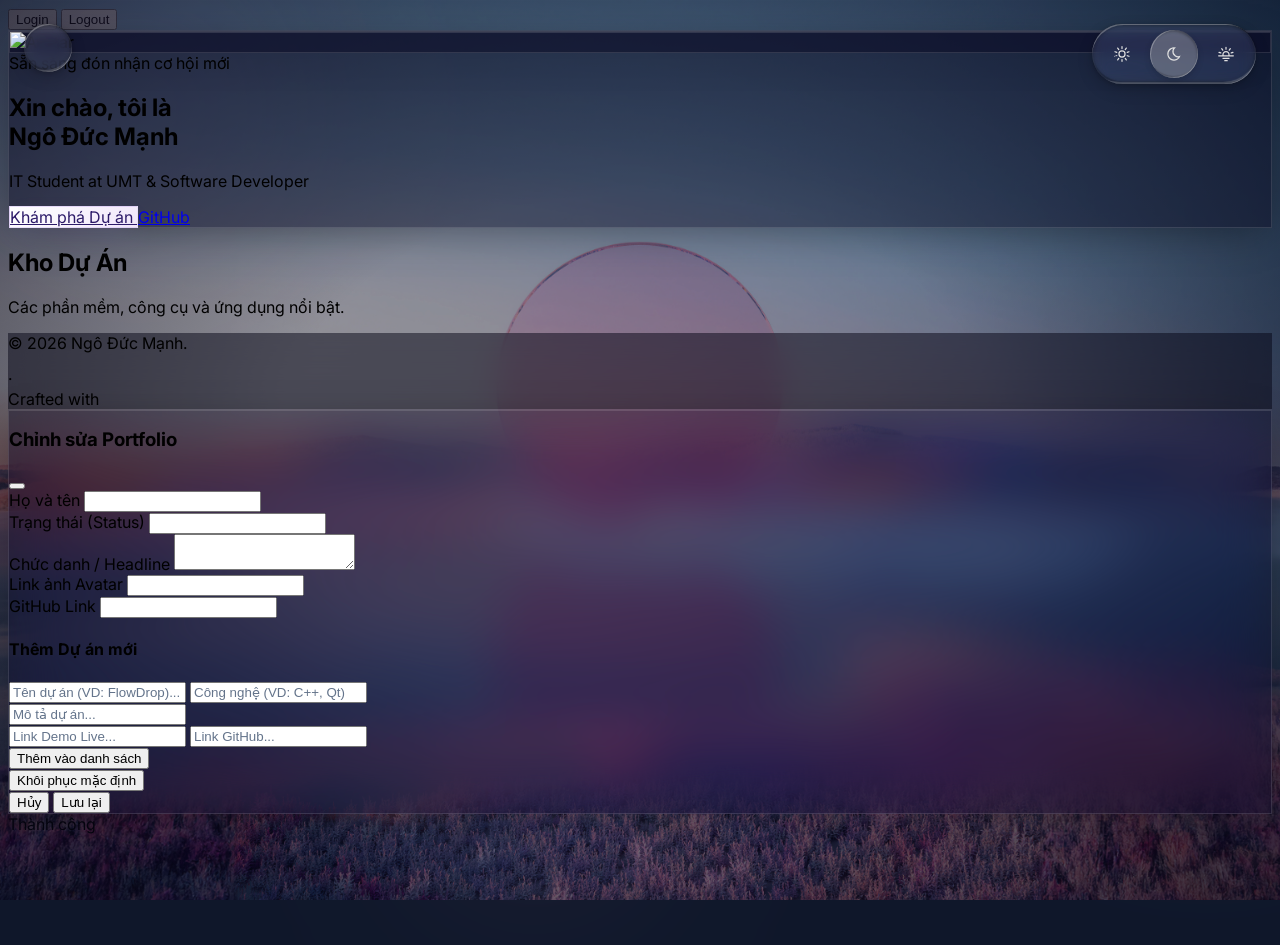
==== commit eb6daed6: "Refactor script to ES module, fix login page integration and align with Supabase config" ====
--- a/index.html
+++ b/index.html
@@ -85,7 +85,7 @@
         <path fill="var(--c)" fill-rule="evenodd"
           d="M18 12a6 6 0 1 1 0 12 6 6 0 0 1 0-12Zm0 2a4 4 0 1 0 0 8 4 4 0 0 0 0-8Z" clip-rule="evenodd" />
         <path fill="var(--c)"
-          d="M17 6.038a1 1 0 1 1 2 0v3a1 1 0 0 1-2 0v-3ZM24.244 7.742a1 1 0 1 1 1.618 1.176L24.1 11.345a1 1 0 1 1-1.618-1.176l1.763-2.427ZM29.104 13.379a1 1 0 0 1 .618 1.902l-2.854.927a1 1 0 1 1-.618-1.902l2.854-.927ZM29.722 20.795a1 1 0 0 1-.619 1.902l-2.853-.927a1 1 0 1 1 .618-1.902l2.854.927ZM25.862 27.159a1 1 0 0 1-1.618 1.175l-1.763-2.427a1 1 0 1 1 1.618-1.175l1.763 2.427ZM19 30.038a1 1 0 0 1-2 0v-3a1 1 0 1 1 2 0v3ZM11.755 28.334a1 1 0 0 1-1.618-1.175l1.764-2.427a1 1 0 1 1 1.618 1.175l-1.764 2.427ZM6.896 22.697a1 1 0 1 1-.618-1.902l2.853-.927a1 1 0 1 1 .618 1.902l-2.853.927ZM6.278 15.28a1 1 0 1 1 .618-1.901l2.853.927a1 1 0 1 1-.618 1.902l-2.853-.927ZM10.137 8.918a1 1 0 0 1 1.618-1.176l1.764 2.427a1 1 0 0 1-1.618 1.176l-1.764-2.427Z" />
+          d="M17 6.038a1 1 0 1 1 2 0v3a1 1 0 0 1-2 0v-3ZM24.244 7.742a1 1 0 1 1 1.618 1.176L24.1 11.345a1 1 0 1 1-1.618-1.176l1.763-2.427ZM29.104 13.379a1 1 0 0 1 .618 1.902l-2.854.927a1 1 0 1 1-.618-1.902l2.854-.927ZM29.722 20.795a1 1 0 0 1-.619 1.902l-2.853-.927a1 1 0 1 1 .618-1.902l2.854.927ZM25.862 27.159a1 1 0 0 1-1.618 1.175l-1.763-2.427a1 1 0 1 1 1.618-1.175l1.763 2.427ZM19 30.038a1 1 0 0 1-2 0v-3a1 1 0 1 1 2 0v3ZM11.755 28.334a1 1 0 0 1-1.618-1.175l1.764-2.427a1 1 0 1 1 1.618 1.175l-1.764 2.427ZM6.896 22.697a1 1 0 1 1-.618-1.902l2.853-.927a1 1 0 1 1 .618 1.902l-2.853-.927ZM6.278 15.28a1 1 0 1 1 .618-1.901l2.853.927a1 1 0 1 1-.618 1.902l-2.853-.927ZM10.137 8.918a1 1 0 0 1 1.618-1.176l1.764 2.427a1 1 0 0 1-1.618 1.176l-1.764-2.427Z" />
       </svg>
     </label>
 
@@ -105,6 +105,14 @@
       </svg>
     </label>
   </fieldset>
+
+  <!-- Login/Logout Buttons -->
+  <div class="flex items-center gap-4 ml-auto">
+    <button id="loginBtn" class="spring-btn px-4 py-2 rounded-xl bg-cyan-500/10 text-cyan-400 hover:bg-cyan-500/20 border border-cyan-500/30">Login</button>
+    <button id="logoutBtn" class="spring-btn px-4 py-2 rounded-xl bg-red-500/10 text-red-400 hover:bg-red-500/20 border border-red-500/30 hidden">Logout</button>
+  </div>
+
+  <!-- Login Modal moved to login.html -->
 
   <!-- ========= Sidebar Toggle Button (circular round button) ========= -->
   <button id="sidebarToggle"
@@ -368,7 +376,7 @@
     <span id="toastMsg">Thành công</span>
   </div>
 
-  <script src="script.js" defer></script>
+  <script type="module" src="script.js" defer></script>
 </body>
 
 </html>
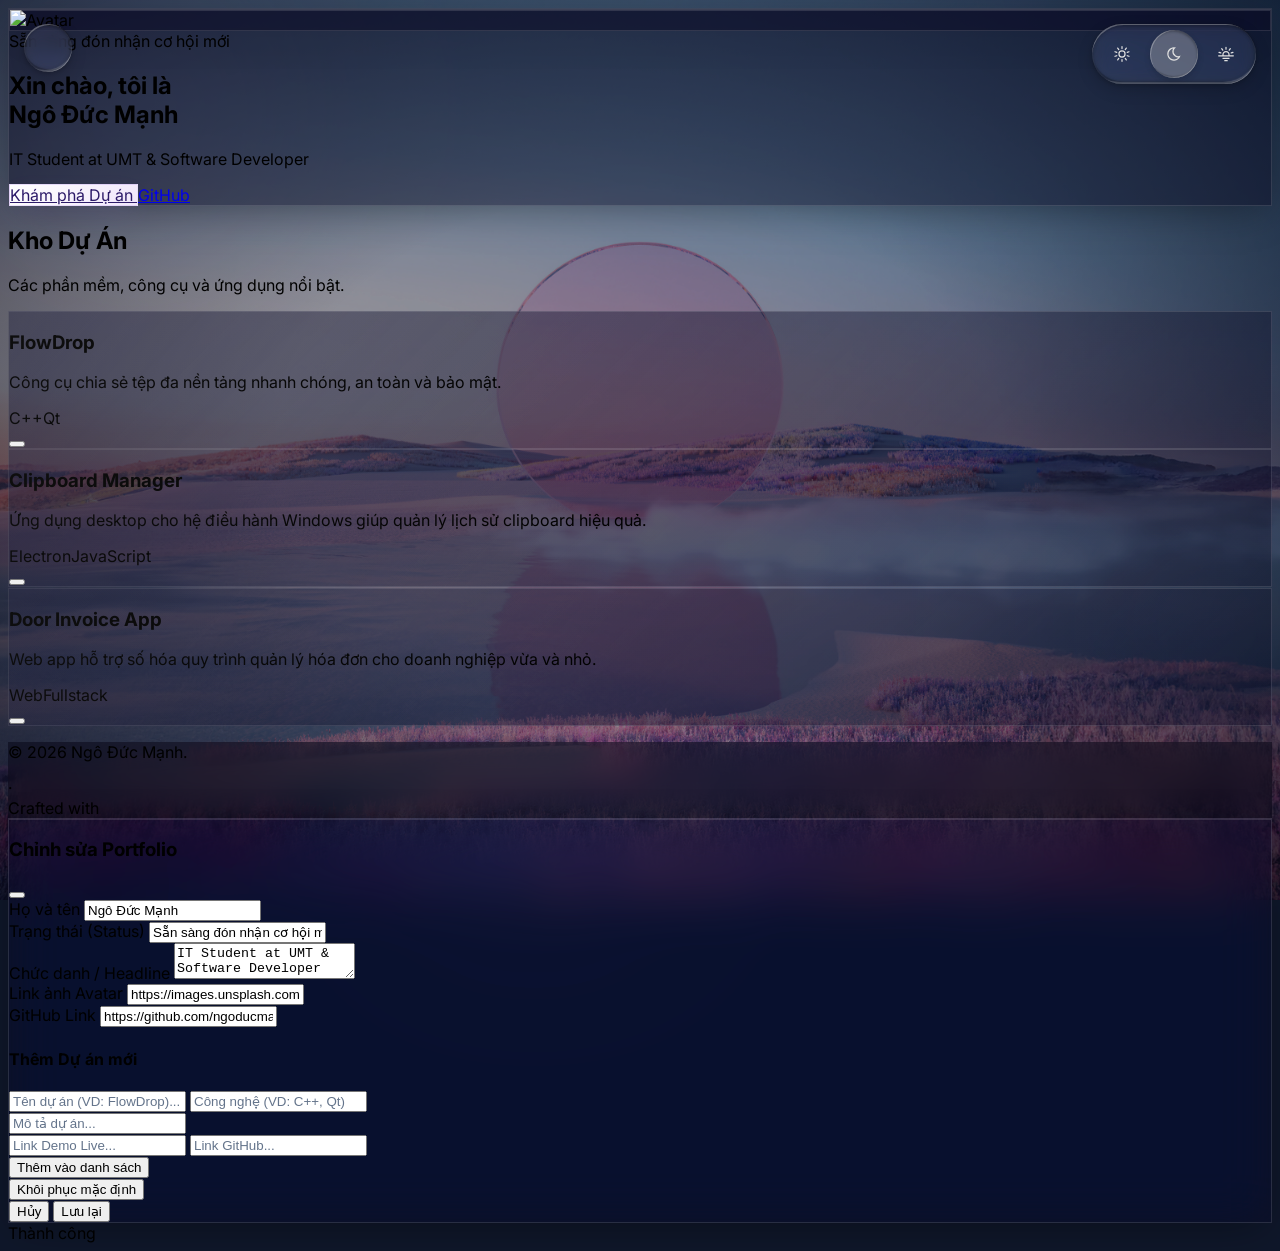
==== commit 32ec62e1: "checkpoint: portfolio chạy ngon, chưa có auth" ====
--- a/index.html
+++ b/index.html
@@ -85,7 +85,7 @@
         <path fill="var(--c)" fill-rule="evenodd"
           d="M18 12a6 6 0 1 1 0 12 6 6 0 0 1 0-12Zm0 2a4 4 0 1 0 0 8 4 4 0 0 0 0-8Z" clip-rule="evenodd" />
         <path fill="var(--c)"
-          d="M17 6.038a1 1 0 1 1 2 0v3a1 1 0 0 1-2 0v-3ZM24.244 7.742a1 1 0 1 1 1.618 1.176L24.1 11.345a1 1 0 1 1-1.618-1.176l1.763-2.427ZM29.104 13.379a1 1 0 0 1 .618 1.902l-2.854.927a1 1 0 1 1-.618-1.902l2.854-.927ZM29.722 20.795a1 1 0 0 1-.619 1.902l-2.853-.927a1 1 0 1 1 .618-1.902l2.854.927ZM25.862 27.159a1 1 0 0 1-1.618 1.175l-1.763-2.427a1 1 0 1 1 1.618-1.175l1.763 2.427ZM19 30.038a1 1 0 0 1-2 0v-3a1 1 0 1 1 2 0v3ZM11.755 28.334a1 1 0 0 1-1.618-1.175l1.764-2.427a1 1 0 1 1 1.618 1.175l-1.764 2.427ZM6.896 22.697a1 1 0 1 1-.618-1.902l2.853-.927a1 1 0 1 1 .618 1.902l-2.853-.927ZM6.278 15.28a1 1 0 1 1 .618-1.901l2.853.927a1 1 0 1 1-.618 1.902l-2.853-.927ZM10.137 8.918a1 1 0 0 1 1.618-1.176l1.764 2.427a1 1 0 0 1-1.618 1.176l-1.764-2.427Z" />
+          d="M17 6.038a1 1 0 1 1 2 0v3a1 1 0 0 1-2 0v-3ZM24.244 7.742a1 1 0 1 1 1.618 1.176L24.1 11.345a1 1 0 1 1-1.618-1.176l1.763-2.427ZM29.104 13.379a1 1 0 0 1 .618 1.902l-2.854.927a1 1 0 1 1-.618-1.902l2.854-.927ZM29.722 20.795a1 1 0 0 1-.619 1.902l-2.853-.927a1 1 0 1 1 .618-1.902l2.854.927ZM25.862 27.159a1 1 0 0 1-1.618 1.175l-1.763-2.427a1 1 0 1 1 1.618-1.175l1.763 2.427ZM19 30.038a1 1 0 0 1-2 0v-3a1 1 0 1 1 2 0v3ZM11.755 28.334a1 1 0 0 1-1.618-1.175l1.764-2.427a1 1 0 1 1 1.618 1.175l-1.764 2.427ZM6.896 22.697a1 1 0 1 1-.618-1.902l2.853-.927a1 1 0 1 1 .618 1.902l-2.853.927ZM6.278 15.28a1 1 0 1 1 .618-1.901l2.853.927a1 1 0 1 1-.618 1.902l-2.853-.927ZM10.137 8.918a1 1 0 0 1 1.618-1.176l1.764 2.427a1 1 0 0 1-1.618 1.176l-1.764-2.427Z" />
       </svg>
     </label>
 
@@ -105,14 +105,6 @@
       </svg>
     </label>
   </fieldset>
-
-  <!-- Login/Logout Buttons -->
-  <div class="flex items-center gap-4 ml-auto">
-    <button id="loginBtn" class="spring-btn px-4 py-2 rounded-xl bg-cyan-500/10 text-cyan-400 hover:bg-cyan-500/20 border border-cyan-500/30">Login</button>
-    <button id="logoutBtn" class="spring-btn px-4 py-2 rounded-xl bg-red-500/10 text-red-400 hover:bg-red-500/20 border border-red-500/30 hidden">Logout</button>
-  </div>
-
-  <!-- Login Modal moved to login.html -->
 
   <!-- ========= Sidebar Toggle Button (circular round button) ========= -->
   <button id="sidebarToggle"
@@ -376,7 +368,7 @@
     <span id="toastMsg">Thành công</span>
   </div>
 
-  <script type="module" src="script.js" defer></script>
+  <script src="script.js" defer></script>
 </body>
 
 </html>
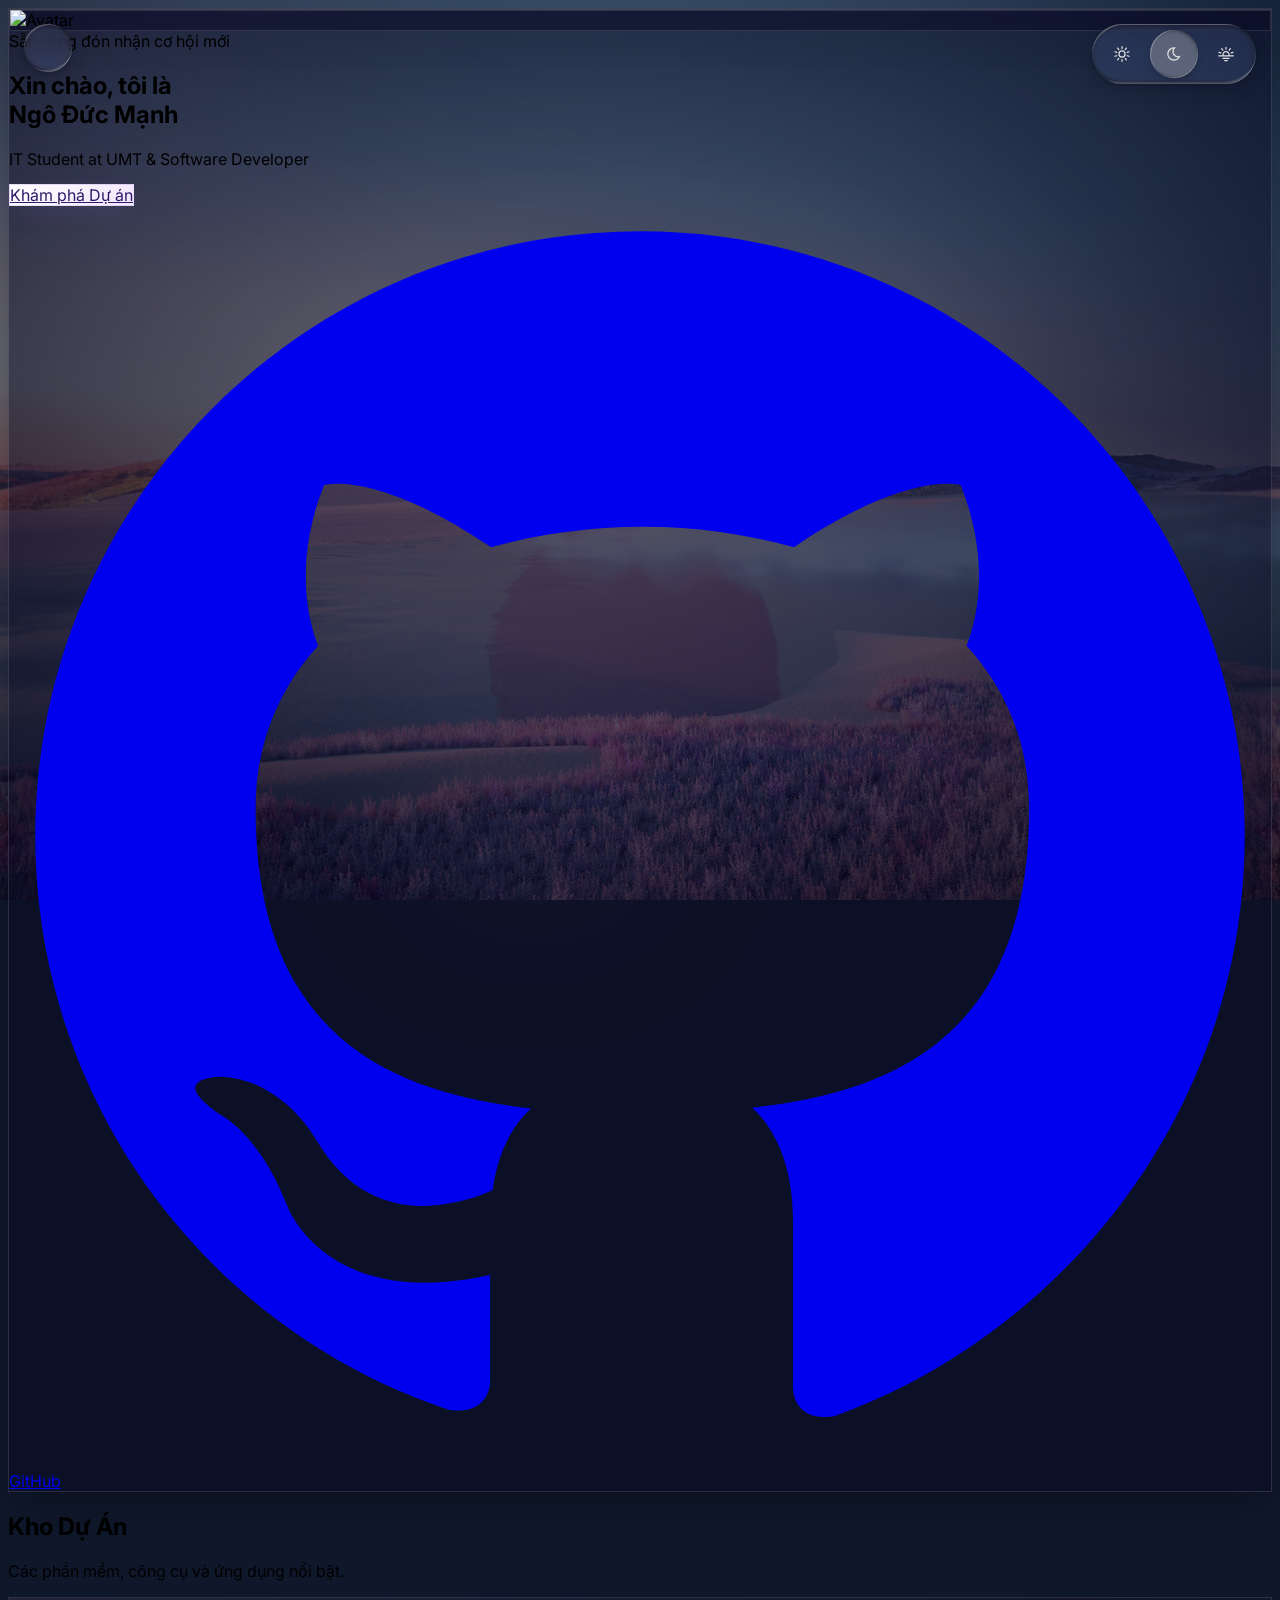
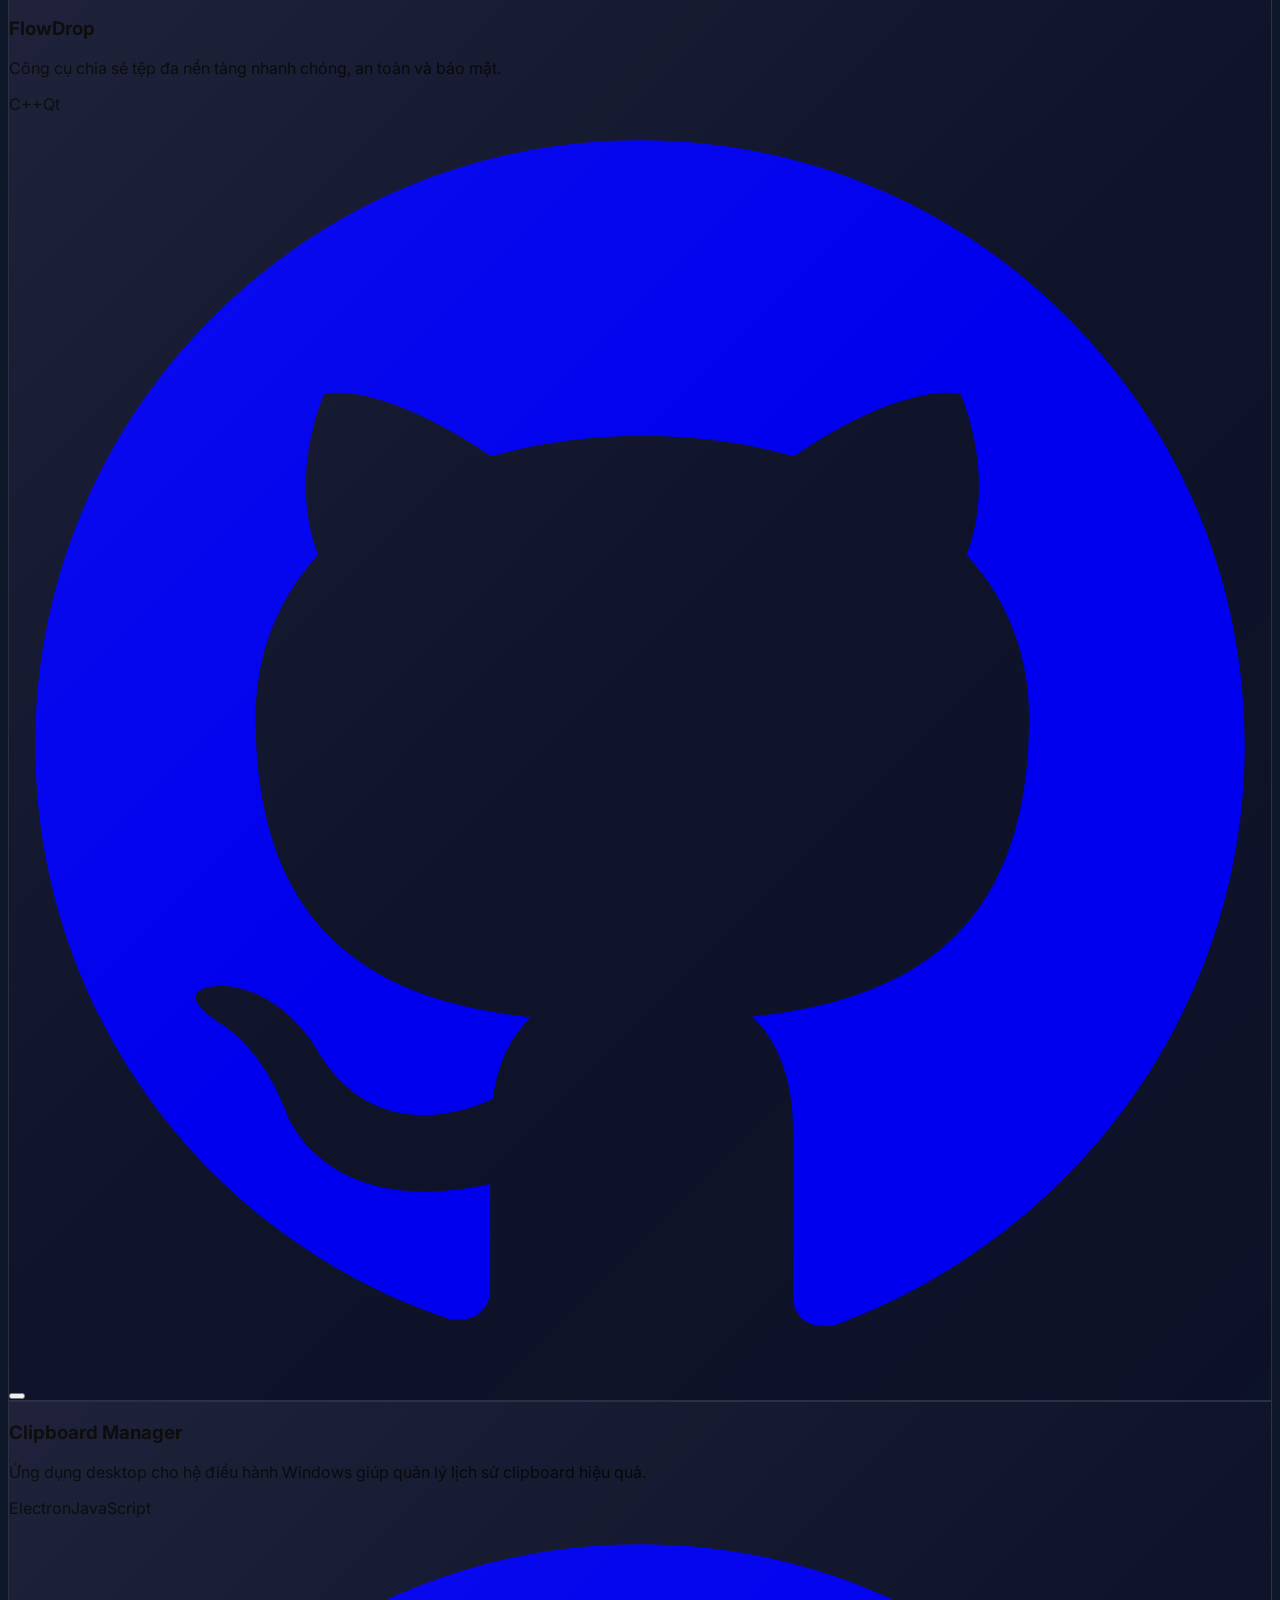
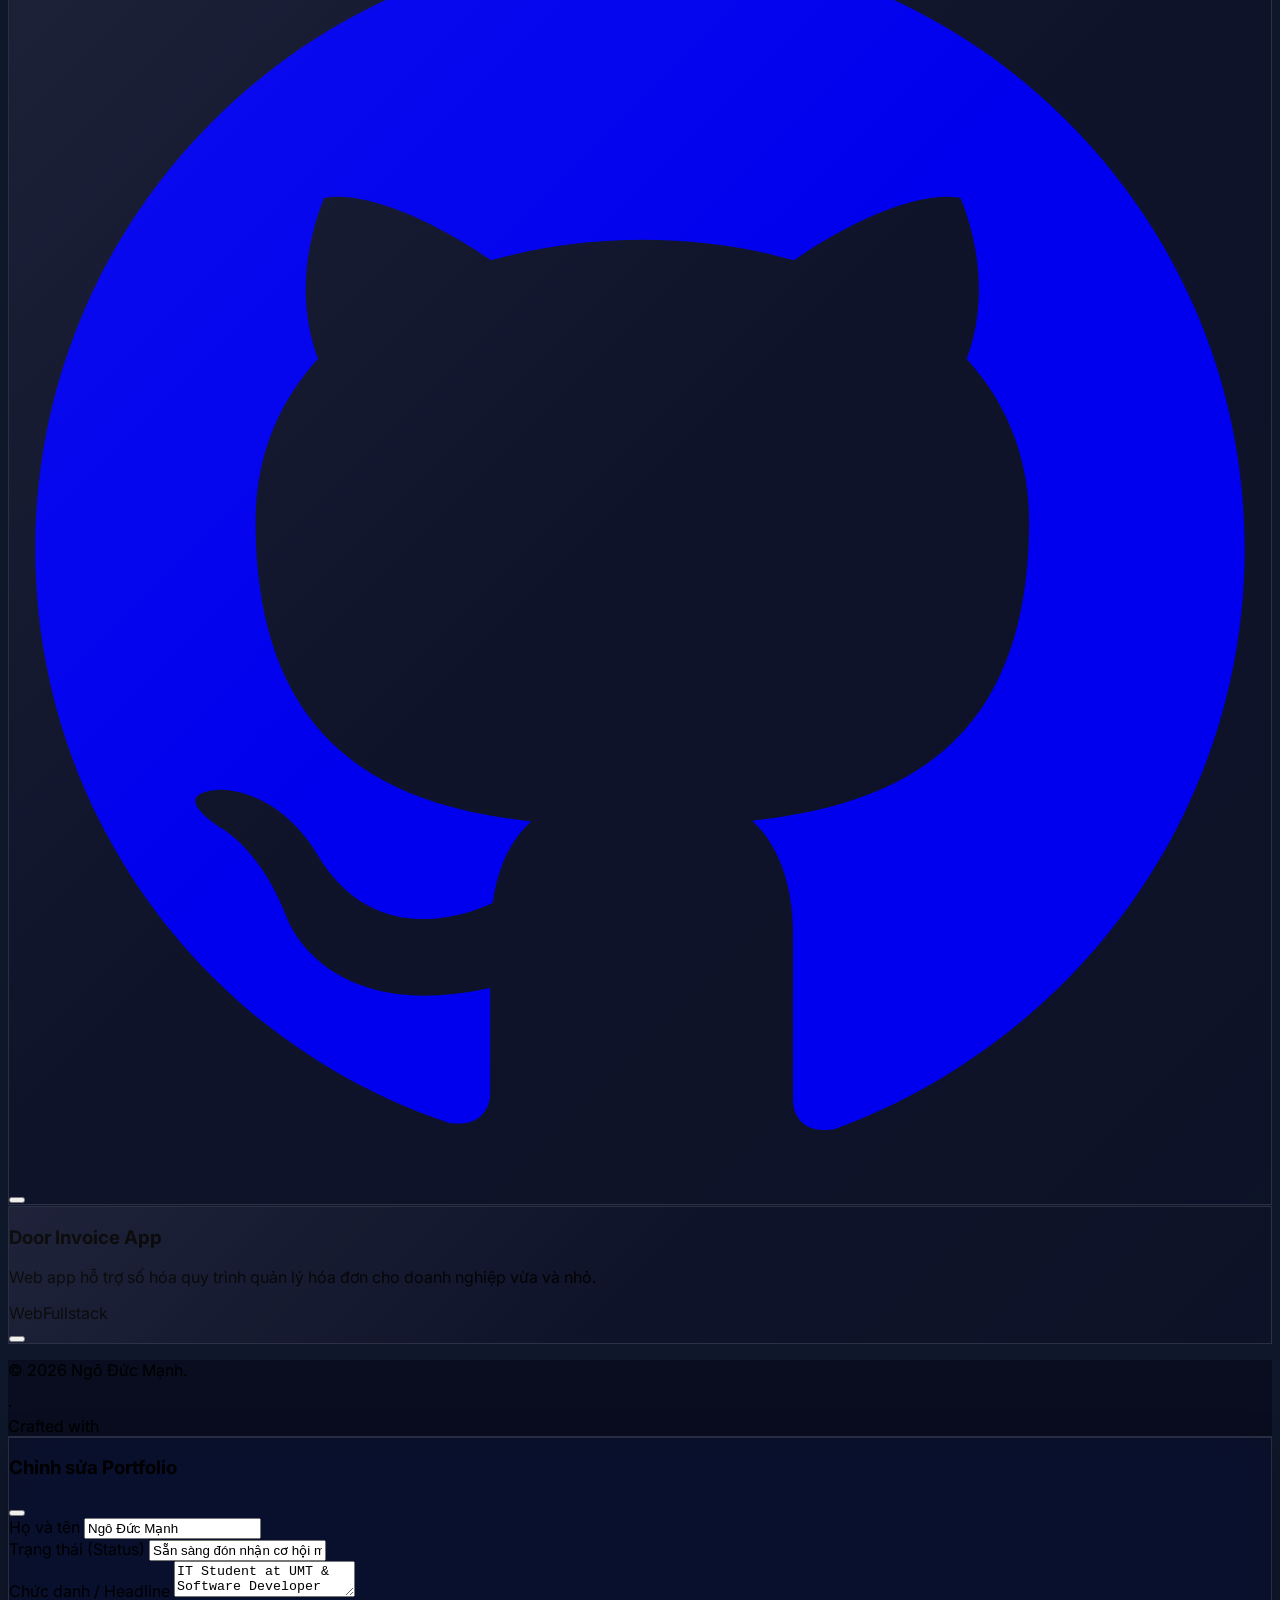
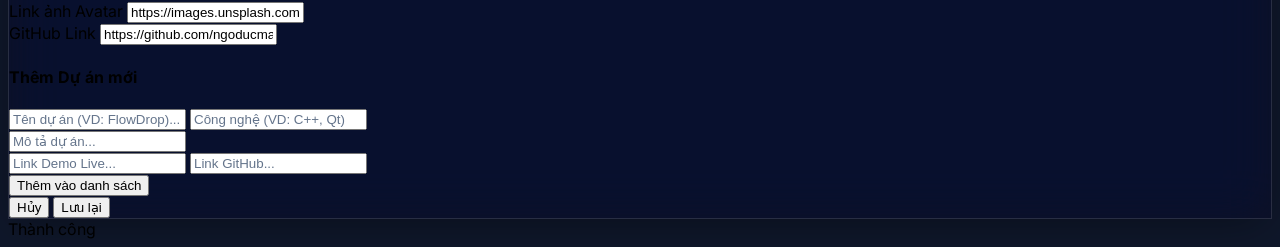
==== commit 0832b023: "Apply final authentication and UI updates, sync with Supabase, clean up code" ====
--- a/index.html
+++ b/index.html
@@ -69,10 +69,6 @@
     <div class="orb orb-1"></div>
     <div class="orb orb-2"></div>
     <div class="orb orb-3"></div>
-    <!-- Noise texture -->
-    <div
-      class="absolute inset-0 bg-[url('https://grainy-gradients.vercel.app/noise.svg')] opacity-[0.03] mix-blend-overlay">
-    </div>
   </div>
 
   <!-- ========= Theme Switcher (fixed top-right) ========= -->
@@ -107,8 +103,7 @@
   </fieldset>
 
   <!-- ========= Sidebar Toggle Button (circular round button) ========= -->
-  <button id="sidebarToggle"
-    class="fixed top-6 left-6 z-[70] sidebar-toggle-btn focus:outline-none"
+  <button id="sidebarToggle" class="fixed top-6 left-6 z-[70] sidebar-toggle-btn focus:outline-none"
     aria-label="Mở/Đóng menu" aria-expanded="false">
     <span class="sidebar-toggle-icon-wrap">
       <i data-lucide="menu" class="sidebar-icon-menu"></i>
@@ -165,14 +160,27 @@
 
       <!-- Actions -->
       <div class="sidebar-actions">
-        <button id="openEditorBtn" class="sidebar-link sidebar-action-btn w-full" data-close-sidebar>
+        <button id="openEditorBtn" class="sidebar-link sidebar-action-btn w-full hidden" data-close-sidebar>
           <i data-lucide="edit-3" class="w-4 h-4"></i>
           <span>Chỉnh sửa</span>
         </button>
-        <a id="sidebarGithub" href="https://github.com/manhnd" target="_blank" rel="noopener" class="sidebar-link">
-          <i data-lucide="github" class="w-4 h-4"></i>
+        <a id="sidebarGithub" href="https://github.com/ngoducmanh-nrd" target="_blank" rel="noopener"
+          class="sidebar-link">
+          <svg class="w-4 h-4" viewBox="0 0 24 24" fill="currentColor" xmlns="http://www.w3.org/2000/svg">
+            <path
+              d="M12 .5C5.65.5.5 5.65.5 12c0 5.08 3.29 9.39 7.86 10.91.58.1.79-.25.79-.56v-2c-3.2.7-3.88-1.37-3.88-1.37-.52-1.34-1.28-1.7-1.28-1.7-1.05-.72.08-.7.08-.7 1.16.08 1.77 1.19 1.77 1.19 1.03 1.77 2.7 1.26 3.36.96.1-.75.4-1.26.73-1.55-2.55-.29-5.24-1.28-5.24-5.7 0-1.26.45-2.29 1.19-3.1-.12-.29-.52-1.46.11-3.05 0 0 .97-.31 3.18 1.18.92-.26 1.9-.39 2.88-.39.98 0 1.96.13 2.88.39 2.2-1.49 3.17-1.18 3.17-1.18.63 1.59.23 2.76.11 3.05.74.81 1.19 1.84 1.19 3.1 0 4.43-2.7 5.4-5.27 5.69.41.36.78 1.06.78 2.14v3.17c0 .31.21.66.8.55C20.21 21.38 23.5 17.08 23.5 12 23.5 5.65 18.35.5 12 .5z" />
+          </svg>
           <span>GitHub</span>
         </a>
+        <!-- MỚI: auth -->
+        <button id="loginBtn" class="sidebar-link sidebar-action-btn w-full">
+          <i data-lucide="log-in" class="w-4 h-4"></i>
+          <span>Đăng nhập admin</span>
+        </button>
+        <button id="logoutBtn" class="sidebar-link sidebar-action-btn w-full hidden">
+          <i data-lucide="log-out" class="w-4 h-4"></i>
+          <span>Đăng xuất</span>
+        </button>
       </div>
 
     </div>
@@ -225,9 +233,12 @@
               <span>Khám phá Dự án</span>
               <i data-lucide="arrow-down-right" class="w-4 h-4"></i>
             </a>
-            <a id="heroGithub" href="https://github.com/manhnd" target="_blank" rel="noopener"
+            <a id="heroGithub" href="https://github.com/ngoducmanh-nrd" target="_blank" rel="noopener"
               class="spring-btn px-6 py-3 rounded-xl bg-white/5 border border-white/10 text-slate-200 hover:text-white hover:bg-white/10 text-sm font-semibold shadow-sm flex items-center gap-2 backdrop-blur-md">
-              <i data-lucide="github" class="w-4 h-4"></i>
+              <svg class="w-4 h-4" viewBox="0 0 24 24" fill="currentColor" xmlns="http://www.w3.org/2000/svg">
+                <path
+                  d="M12 .5C5.65.5.5 5.65.5 12c0 5.08 3.29 9.39 7.86 10.91.58.1.79-.25.79-.56v-2c-3.2.7-3.88-1.37-3.88-1.37-.52-1.34-1.28-1.7-1.28-1.7-1.05-.72.08-.7.08-.7 1.16.08 1.77 1.19 1.77 1.19 1.03 1.77 2.7 1.26 3.36.96.1-.75.4-1.26.73-1.55-2.55-.29-5.24-1.28-5.24-5.7 0-1.26.45-2.29 1.19-3.1-.12-.29-.52-1.46.11-3.05 0 0 .97-.31 3.18 1.18.92-.26 1.9-.39 2.88-.39.98 0 1.96.13 2.88.39 2.2-1.49 3.17-1.18 3.17-1.18.63 1.59.23 2.76.11 3.05.74.81 1.19 1.84 1.19 3.1 0 4.43-2.7 5.4-5.27 5.69.41.36.78 1.06.78 2.14v3.17c0 .31.21.66.8.55C20.21 21.38 23.5 17.08 23.5 12 23.5 5.65 18.35.5 12 .5z" />
+              </svg>
               <span>GitHub</span>
             </a>
           </div>
@@ -343,10 +354,6 @@
         </div>
 
         <div class="flex items-center justify-between pt-6 border-t border-white/10">
-          <button type="button" id="resetDataBtn"
-            class="text-xs text-red-400 font-medium hover:underline hover:text-red-300">
-            Khôi phục mặc định
-          </button>
           <div class="flex items-center gap-3">
             <button type="button" id="cancelEditorBtn"
               class="spring-btn px-5 py-2.5 rounded-xl bg-transparent border border-white/20 text-slate-300 hover:text-white hover:bg-white/5 font-medium text-sm">Hủy</button>
@@ -369,6 +376,7 @@
   </div>
 
   <script src="script.js" defer></script>
+  <script type="module" src="auth.js"></script>
 </body>
 
 </html>
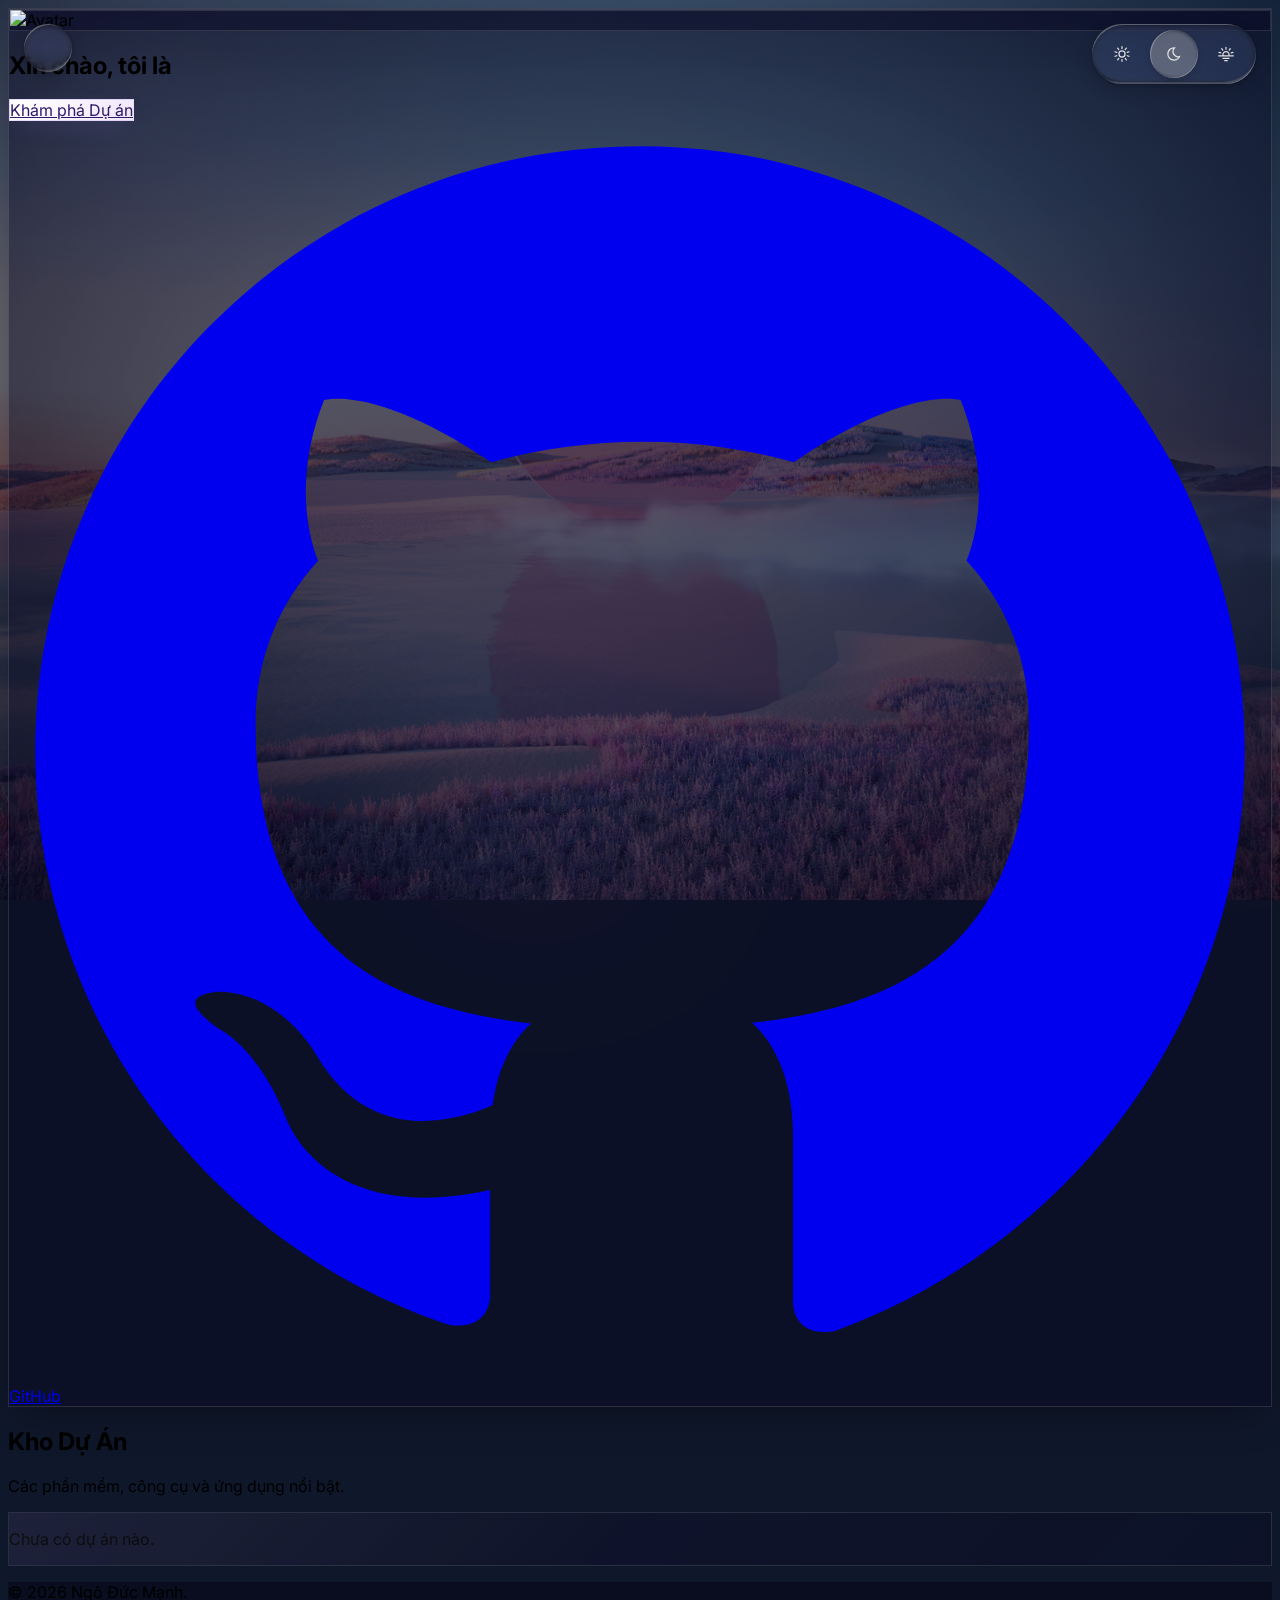
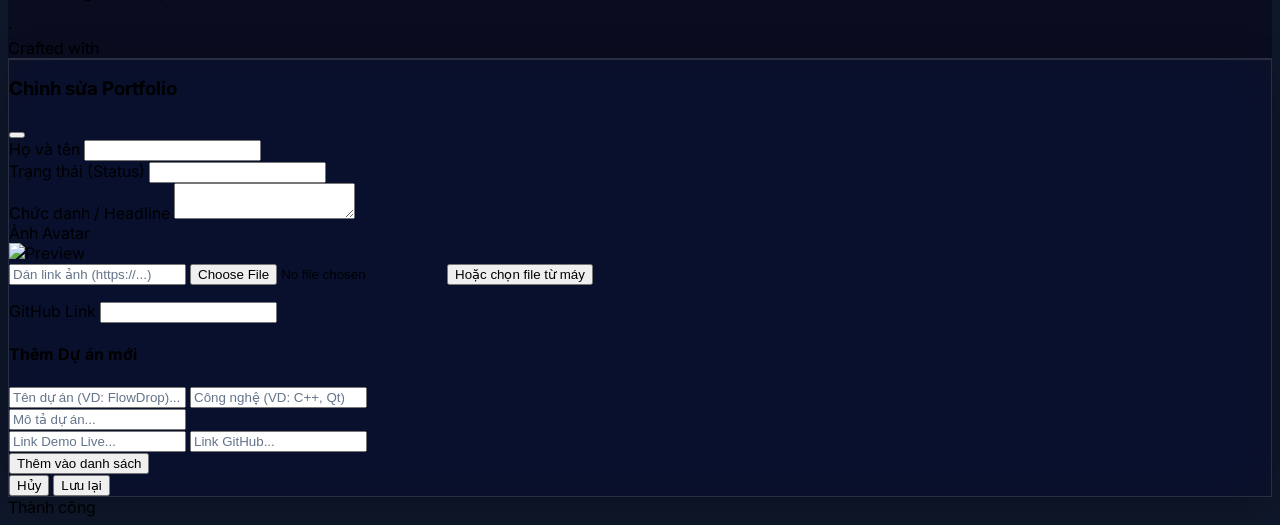
==== commit 9ec20ace: "Update avatar upload, UI cleanup, reset default data, and auth enhancements" ====
--- a/index.html
+++ b/index.html
@@ -199,11 +199,9 @@
           </div>
           <div
             class="relative w-full h-full rounded-full p-1.5 glass-panel flex items-center justify-center overflow-hidden">
-            <img id="avatarImage"
-              src="https://images.unsplash.com/photo-1507003211169-0a1dd7228f2d?auto=format&fit=crop&w=400&q=80"
-              alt="Avatar" class="w-full h-full object-cover rounded-full shadow-inner bg-slate-800" loading="lazy"
-              referrerpolicy="no-referrer"
-              onerror="this.onerror=null;this.src='https://placehold.co/400x400/1e293b/f8fafc?text=Manh'" />
+            <img id="avatarImage" alt="Avatar"
+              class="w-full h-full object-cover rounded-full shadow-inner bg-slate-800 hidden" loading="lazy"
+              referrerpolicy="no-referrer" />
           </div>
         </div>
 
@@ -314,12 +312,34 @@
             class="w-full px-4 py-2.5 rounded-xl bg-slate-900/50 border border-white/10 focus:border-cyan-500 focus:ring-1 focus:ring-cyan-500 focus:outline-none text-white transition-all shadow-inner resize-none"></textarea>
         </div>
 
+        <div class="space-y-3">
+          <label class="block text-xs font-semibold text-slate-400">Ảnh Avatar</label>
+
+          <div class="flex gap-3 items-start">
+            <!-- Preview -->
+            <img id="avatarPreview"
+              src="https://images.unsplash.com/photo-1507003211169-0a1dd7228f2d?auto=format&fit=crop&w=400&q=80"
+              alt="Preview"
+              class="w-16 h-16 rounded-full object-cover border-2 border-white/20 shrink-0 bg-slate-800" />
+
+            <div class="flex-1 space-y-2">
+              <!-- Link input -->
+              <input id="inputAvatar" type="url" placeholder="Dán link ảnh (https://...)"
+                class="w-full px-4 py-2.5 rounded-xl bg-slate-900/50 border border-white/10 focus:border-cyan-500 focus:ring-1 focus:ring-cyan-500 focus:outline-none text-white transition-all shadow-inner text-sm" />
+
+              <!-- File input (ẩn) + nút giả -->
+              <input id="inputAvatarFile" type="file" accept="image/*" class="hidden" />
+              <button type="button" id="chooseAvatarBtn"
+                class="spring-btn w-full py-2 rounded-xl bg-purple-500/10 hover:bg-purple-500/20 border border-purple-500/30 text-purple-300 text-sm font-medium flex items-center justify-center gap-2">
+                <i data-lucide="upload" class="w-4 h-4"></i>
+                <span>Hoặc chọn file từ máy</span>
+              </button>
+              <p id="uploadStatus" class="text-xs text-slate-500 hidden"></p>
+            </div>
+          </div>
+        </div>
+
         <div class="grid grid-cols-1 sm:grid-cols-2 gap-4">
-          <div class="space-y-1.5">
-            <label class="block text-xs font-semibold text-slate-400">Link ảnh Avatar</label>
-            <input id="inputAvatar" type="url"
-              class="w-full px-4 py-2.5 rounded-xl bg-slate-900/50 border border-white/10 focus:border-cyan-500 focus:ring-1 focus:ring-cyan-500 focus:outline-none text-white transition-all shadow-inner" />
-          </div>
           <div class="space-y-1.5">
             <label class="block text-xs font-semibold text-slate-400">GitHub Link</label>
             <input id="inputGithub" type="url"
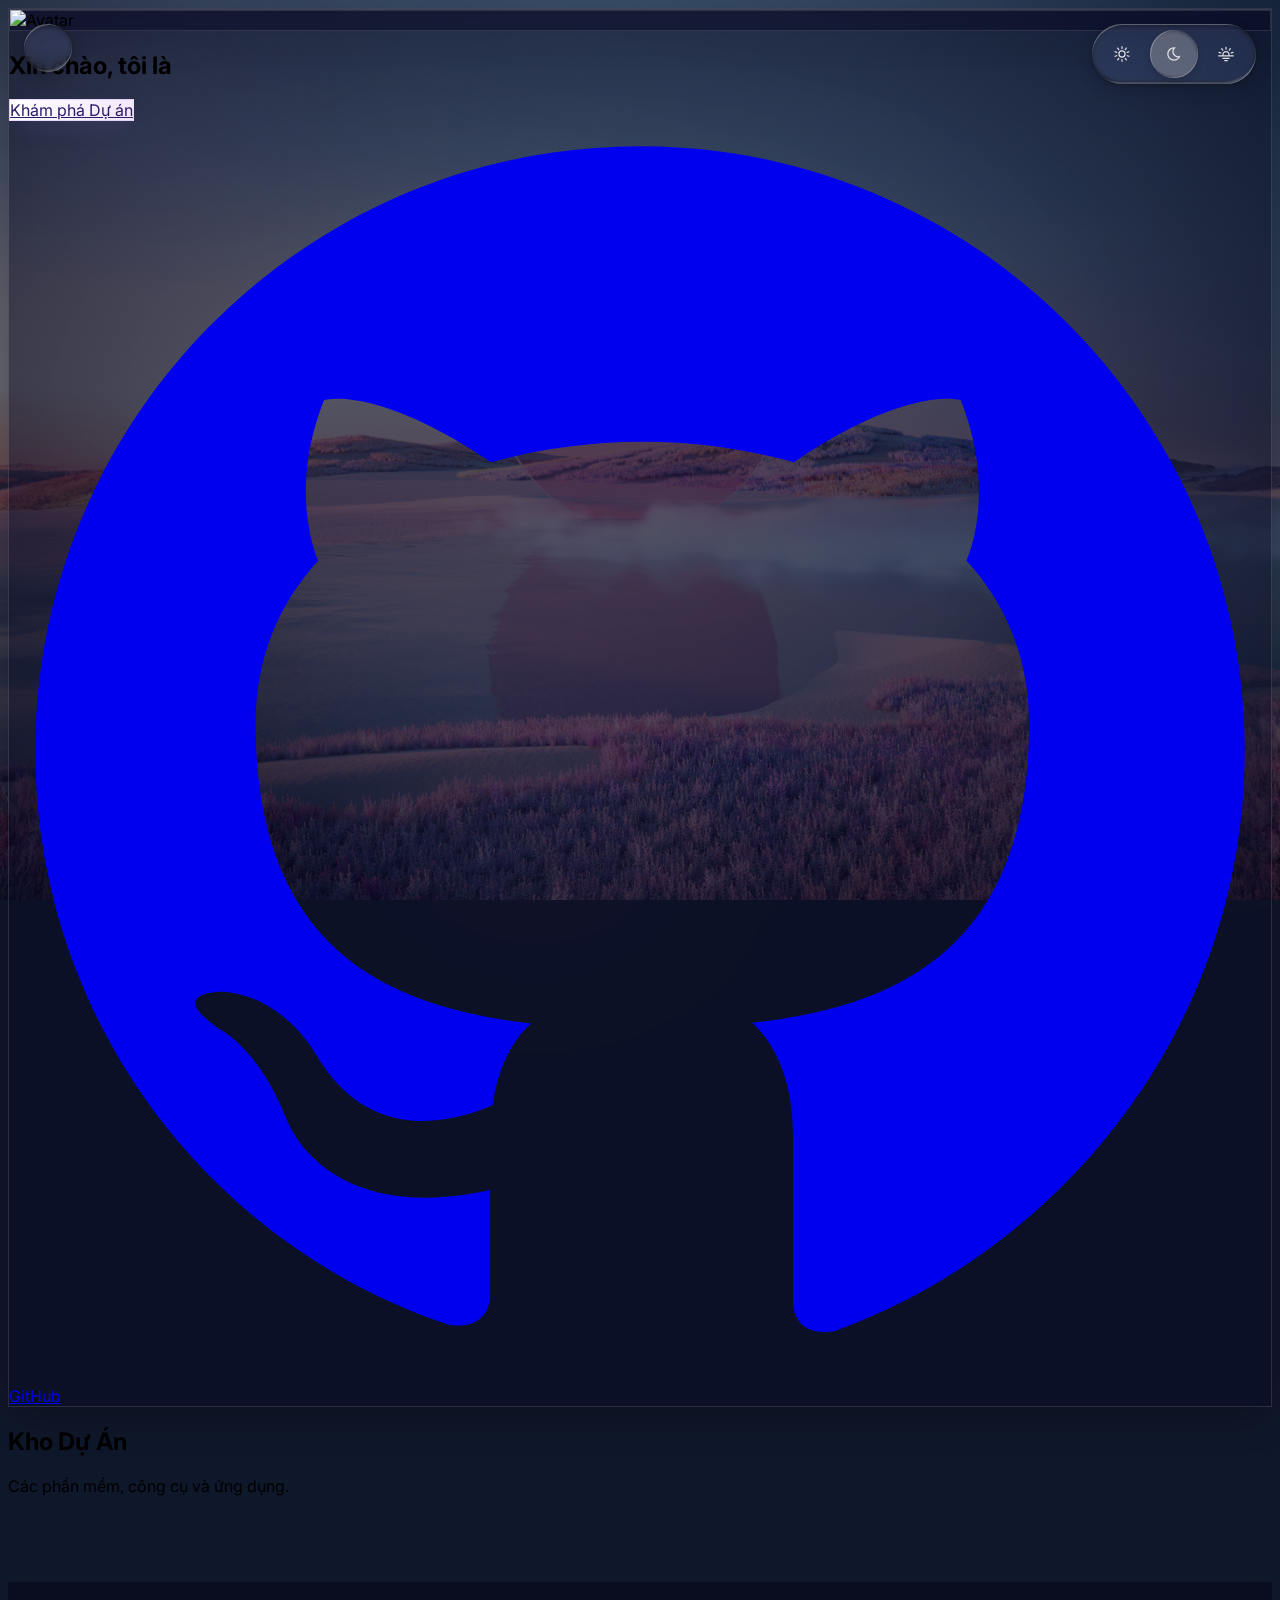
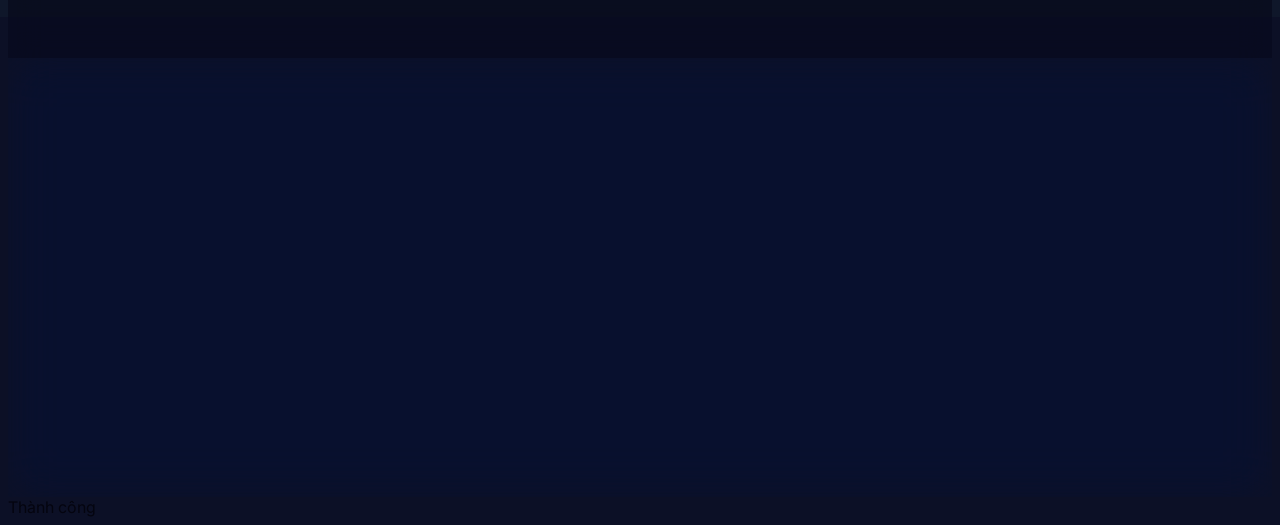
==== commit 2d4380d0: "Update project files" ====
--- a/index.html
+++ b/index.html
@@ -4,6 +4,7 @@
 <head>
   <meta charset="UTF-8" />
   <meta name="viewport" content="width=device-width, initial-scale=1.0" />
+  <meta name="view-transition" content="same-origin">
   <title>Ngô Đức Mạnh - Portfolio</title>
   <meta name="description" content="Portfolio of Ngô Đức Mạnh, IT Student at UMT & Software Developer.">
   <meta property="og:title" content="Ngô Đức Mạnh - Profile">
@@ -15,6 +16,7 @@
   <link rel="preconnect" href="https://fonts.googleapis.com">
   <link rel="preconnect" href="https://fonts.gstatic.com" crossorigin>
   <link href="https://fonts.googleapis.com/css2?family=Inter:wght@300;400;500;600;700&display=swap" rel="stylesheet">
+  <link rel="stylesheet" href="search.css">
 
   <script src="https://cdn.tailwindcss.com"></script>
   <script src="https://unpkg.com/lucide@latest"></script>
@@ -59,7 +61,7 @@
 </head>
 
 <body
-  class="font-sans min-h-screen relative overflow-x-hidden selection:bg-cyan-900 selection:text-cyan-100 text-slate-200">
+  class="font-sans min-h-screen relative overflow-x-hidden selection:bg-cyan-900 selection:text-cyan-100 text-slate-200 flex flex-col">
 
   <!-- ========= Background Overlay ========= -->
   <div class="fixed inset-0 pointer-events-none -z-10 overflow-hidden">
@@ -152,6 +154,32 @@
         <a href="#projects" class="sidebar-link" data-close-sidebar>
           <i data-lucide="layout-grid" class="w-4 h-4"></i>
           <span>Dự án</span>
+        </a>
+        <a href="dashboard.html" class="sidebar-link">
+          <i data-lucide="layout-dashboard" class="w-4 h-4"></i>
+          <span>Dashboard</span>
+        </a>
+        <a>
+          <button id="gsTrigger" type="button" class="sidebar-link sidebar-action-btn w-full">
+            <i data-lucide="search" class="w-4 h-4"></i>
+            <span>Tìm kiếm</span>
+          </button>
+        </a>
+        <a href="watch.html" class="sidebar-link">
+          <i data-lucide="tv" class="w-4 h-4"></i>
+          <span>Watchlist</span>
+        </a>
+        <a href="notes.html" class="sidebar-link">
+          <i data-lucide="sticky-note" class="w-4 h-4"></i>
+          <span>Ghi chú</span>
+        </a>
+        <a href="tasks.html" class="sidebar-link">
+          <i data-lucide="list-checks" class="w-4 h-4"></i>
+          <span>Task list</span>
+        </a>
+        <a href="backup.html" class="sidebar-link">
+          <i data-lucide="database-backup" class="w-4 h-4"></i>
+          <span>Backup</span>
         </a>
       </nav>
 
@@ -187,7 +215,7 @@
   </aside>
 
   <!-- ========= Main ========= -->
-  <main class="max-w-4xl mx-auto px-4 sm:px-6 pt-36 pb-32 space-y-20">
+  <main class="flex-1 max-w-4xl mx-auto px-4 sm:px-6 pt-36 pb-12 space-y-20 w-full">
 
     <section id="hero" class="animate-spring delay-100 relative">
       <div
@@ -250,7 +278,7 @@
           <h2 class="text-2xl font-bold text-white flex items-center gap-3">
             <i data-lucide="layout-grid" class="w-6 h-6 text-cyan-400"></i> Kho Dự Án
           </h2>
-          <p class="text-sm text-slate-400">Các phần mềm, công cụ và ứng dụng nổi bật.</p>
+          <p class="text-sm text-slate-400">Các phần mềm, công cụ và ứng dụng.</p>
         </div>
       </div>
 
@@ -260,14 +288,13 @@
   </main>
 
   <!-- ========= Footer ========= -->
-  <footer
-    class="fixed bottom-0 inset-x-0 z-40 border-t border-white/10 py-2 text-center text-xs text-slate-500 bg-slate-900/40 backdrop-blur-lg">
+  <footer class="border-t border-white/10 py-4 text-center text-xs text-slate-500 bg-slate-900/40 backdrop-blur-lg">
     <div class="max-w-4xl mx-auto px-4 flex items-center justify-center gap-1">
       <p>© 2026 Ngô Đức Mạnh.</p>
       <span>·</span>
       <div class="flex items-center gap-1">
         <span>Crafted with</span>
-        <i data-lucide="heart" class="w-4 h-4 text-fuchsia-500 fill-fuchsia-500 mx-1"></i>
+        <i data-lucide="flame" class="w-4 h-4 text-orange-400 fill-orange-400 mx-1"></i>
       </div>
     </div>
   </footer>
@@ -397,6 +424,7 @@
 
   <script src="script.js" defer></script>
   <script type="module" src="auth.js"></script>
+  <script type="module" src="search.js"></script>
 </body>
 
 </html>
--- a/search.css
+++ b/search.css
@@ -0,0 +1,184 @@
+/* ============================================================
+   GLOBAL SEARCH POPUP (Ctrl+K)
+   ============================================================ */
+.gs-overlay {
+  position: fixed;
+  inset: 0;
+  z-index: 200;
+  background: rgba(2, 6, 23, 0.65);
+  backdrop-filter: blur(8px);
+  -webkit-backdrop-filter: blur(8px);
+  display: flex;
+  align-items: flex-start;
+  justify-content: center;
+  padding: 12vh 1rem 2rem;
+  opacity: 0;
+  pointer-events: none;
+  transition: opacity 160ms ease;
+}
+.gs-overlay.active {
+  opacity: 1;
+  pointer-events: auto;
+}
+
+.gs-panel {
+  width: 100%;
+  max-width: 640px;
+  background: var(--glass-bg, rgba(15, 23, 42, 0.85));
+  backdrop-filter: blur(24px);
+  -webkit-backdrop-filter: blur(24px);
+  border: 1px solid var(--glass-border, rgba(255,255,255,0.15));
+  border-radius: 18px;
+  box-shadow:
+    0 25px 60px -20px rgba(0, 0, 0, 0.7),
+    inset 0 1px 0 0 rgba(255, 255, 255, 0.08);
+  overflow: hidden;
+  transform: translateY(-12px) scale(0.98);
+  transition: transform 220ms cubic-bezier(0.34, 1.2, 0.5, 1);
+}
+.gs-overlay.active .gs-panel {
+  transform: translateY(0) scale(1);
+}
+
+.gs-input-row {
+  display: flex;
+  align-items: center;
+  gap: 12px;
+  padding: 14px 18px;
+  border-bottom: 1px solid rgba(255, 255, 255, 0.08);
+}
+
+.gs-input-row svg {
+  width: 18px;
+  height: 18px;
+  color: #64748b;
+  flex-shrink: 0;
+}
+
+.gs-input {
+  flex: 1;
+  background: transparent;
+  border: none;
+  outline: none;
+  color: #e2e8f0;
+  font-size: 15px;
+  font-family: inherit;
+}
+.gs-input::placeholder { color: #64748b; }
+
+.gs-kbd {
+  font-size: 10px;
+  font-weight: 600;
+  padding: 3px 7px;
+  border-radius: 5px;
+  background: rgba(255, 255, 255, 0.06);
+  border: 1px solid rgba(255, 255, 255, 0.1);
+  color: #94a3b8;
+  flex-shrink: 0;
+}
+
+.gs-results {
+  max-height: 50vh;
+  overflow-y: auto;
+  padding: 6px;
+}
+
+.gs-group-title {
+  font-size: 10px;
+  font-weight: 700;
+  letter-spacing: 0.08em;
+  text-transform: uppercase;
+  color: #64748b;
+  padding: 10px 12px 4px;
+}
+
+.gs-item {
+  display: flex;
+  align-items: flex-start;
+  gap: 12px;
+  padding: 10px 12px;
+  border-radius: 10px;
+  cursor: pointer;
+  transition: background 120ms ease;
+}
+.gs-item:hover,
+.gs-item.selected {
+  background: rgba(6, 182, 212, 0.1);
+}
+.gs-item.selected {
+  outline: 1px solid rgba(6, 182, 212, 0.3);
+}
+
+.gs-item-icon {
+  width: 32px;
+  height: 32px;
+  border-radius: 8px;
+  background: rgba(255, 255, 255, 0.05);
+  border: 1px solid rgba(255, 255, 255, 0.08);
+  display: flex;
+  align-items: center;
+  justify-content: center;
+  flex-shrink: 0;
+  color: #22d3ee;
+}
+.gs-item-icon svg { width: 15px; height: 15px; }
+
+.gs-item-body {
+  flex: 1;
+  min-width: 0;
+}
+.gs-item-title {
+  color: #e2e8f0;
+  font-size: 13px;
+  font-weight: 500;
+  overflow: hidden;
+  text-overflow: ellipsis;
+  white-space: nowrap;
+}
+.gs-item-sub {
+  color: #64748b;
+  font-size: 11px;
+  margin-top: 2px;
+  overflow: hidden;
+  text-overflow: ellipsis;
+  white-space: nowrap;
+}
+
+.gs-empty {
+  padding: 32px 16px;
+  text-align: center;
+  color: #64748b;
+  font-size: 13px;
+}
+.gs-empty svg {
+  width: 32px;
+  height: 32px;
+  margin: 0 auto 8px;
+  opacity: 0.4;
+}
+
+/* Icon search cố định trên header mọi trang */
+.gs-trigger {
+  display: inline-flex;
+  align-items: center;
+  gap: 8px;
+  padding: 6px 12px;
+  border-radius: 10px;
+  background: rgba(255, 255, 255, 0.04);
+  border: 1px solid rgba(255, 255, 255, 0.1);
+  color: #94a3b8;
+  font-size: 12px;
+  cursor: pointer;
+  transition: background 160ms ease, color 160ms ease;
+}
+.gs-trigger:hover {
+  background: rgba(255, 255, 255, 0.08);
+  color: #e2e8f0;
+}
+.gs-trigger svg { width: 14px; height: 14px; }
+
+@media (max-width: 640px) {
+  .gs-trigger span { display: none; }
+  .gs-trigger { padding: 6px 8px; }
+  .gs-kbd { display: none; }
+}
--- a/style.css
+++ b/style.css
@@ -74,7 +74,11 @@
 /* ============================================================
    2. BASE
    ============================================================ */
-*, *::before, *::after { box-sizing: border-box; }
+*,
+*::before,
+*::after {
+  box-sizing: border-box;
+}
 
 body {
   font-family: 'Inter', system-ui, sans-serif;
@@ -161,29 +165,55 @@
 html[data-theme="light"] .orb-1 {
   background: radial-gradient(circle, rgba(180, 130, 230, 0.4) 0%, transparent 70%);
 }
+
 html[data-theme="light"] .orb-2 {
   background: radial-gradient(circle, rgba(130, 180, 240, 0.3) 0%, transparent 70%);
 }
+
 html[data-theme="light"] .orb-3 {
   background: radial-gradient(circle, rgba(240, 130, 180, 0.3) 0%, transparent 70%);
 }
 
 @keyframes orbFloat1 {
-  0%   { transform: translate(0, 0) scale(1); }
-  50%  { transform: translate(60px, 40px) scale(1.15); }
-  100% { transform: translate(-30px, 80px) scale(0.95); }
+  0% {
+    transform: translate(0, 0) scale(1);
+  }
+
+  50% {
+    transform: translate(60px, 40px) scale(1.15);
+  }
+
+  100% {
+    transform: translate(-30px, 80px) scale(0.95);
+  }
 }
 
 @keyframes orbFloat2 {
-  0%   { transform: translate(0, 0) scale(1); }
-  50%  { transform: translate(-50px, -60px) scale(1.2); }
-  100% { transform: translate(40px, -30px) scale(0.9); }
+  0% {
+    transform: translate(0, 0) scale(1);
+  }
+
+  50% {
+    transform: translate(-50px, -60px) scale(1.2);
+  }
+
+  100% {
+    transform: translate(40px, -30px) scale(0.9);
+  }
 }
 
 @keyframes orbFloat3 {
-  0%   { transform: translate(0, 0) scale(1); }
-  50%  { transform: translate(50px, -40px) scale(1.1); }
-  100% { transform: translate(-40px, 30px) scale(1.05); }
+  0% {
+    transform: translate(0, 0) scale(1);
+  }
+
+  50% {
+    transform: translate(50px, -40px) scale(1.1);
+  }
+
+  100% {
+    transform: translate(-40px, 30px) scale(1.05);
+  }
 }
 
 /* ============================================================
@@ -216,8 +246,10 @@
 
 :root {
   --menu-btn-size: 48px;
-  --menu-top: 1.5rem;   /* 24px - exactly matches switcher top */
-  --menu-left: 1.5rem;  /* 24px - exactly matches switcher right */
+  --menu-top: 1.5rem;
+  /* 24px - exactly matches switcher top */
+  --menu-left: 1.5rem;
+  /* 24px - exactly matches switcher right */
   --menu-radius: 28px;
   --menu-width: 265px;
 }
@@ -257,9 +289,9 @@
   cursor: pointer;
   color: var(--c);
   transition: background-color 400ms cubic-bezier(1, 0, 0.4, 1),
-              box-shadow 400ms cubic-bezier(1, 0, 0.4, 1),
-              color 160ms ease,
-              transform 160ms ease;
+    box-shadow 400ms cubic-bezier(1, 0, 0.4, 1),
+    color 160ms ease,
+    transform 160ms ease;
 }
 
 /* Hover physics: identical to .switcher__option:hover */
@@ -305,8 +337,8 @@
   height: 22px;
   color: inherit;
   transition: transform 200ms cubic-bezier(0.5, 0, 0, 1),
-              opacity 200ms ease,
-              color 160ms ease;
+    opacity 200ms ease,
+    color 160ms ease;
 }
 
 .sidebar-toggle-btn .sidebar-icon-close {
@@ -373,8 +405,8 @@
   visibility: hidden;
   pointer-events: none;
   transition: clip-path 450ms cubic-bezier(0.16, 1, 0.3, 1),
-              opacity 200ms ease,
-              visibility 0s linear 450ms;
+    opacity 200ms ease,
+    visibility 0s linear 450ms;
 }
 
 .sidebar.open {
@@ -383,8 +415,8 @@
   visibility: visible;
   pointer-events: auto;
   transition: clip-path 450ms cubic-bezier(0.16, 1, 0.3, 1),
-              opacity 150ms ease,
-              visibility 0s linear 0s;
+    opacity 150ms ease,
+    visibility 0s linear 0s;
 }
 
 /* Sidebar inner container */
@@ -483,9 +515,9 @@
   border: none;
   transform-origin: center;
   transition: transform 200ms cubic-bezier(0.16, 1, 0.3, 1),
-              background-color 200ms ease,
-              box-shadow 200ms ease,
-              color 160ms ease;
+    background-color 200ms ease,
+    box-shadow 200ms ease,
+    color 160ms ease;
   position: relative;
   cursor: pointer;
   background: none;
@@ -531,13 +563,34 @@
 }
 
 /* Staggered entry animation for sidebar children */
-.sidebar.open .sidebar-profile { animation: sidebarItemIn 350ms ease forwards; animation-delay: 60ms; opacity: 0; }
-.sidebar.open .sidebar-nav { animation: sidebarItemIn 350ms ease forwards; animation-delay: 110ms; opacity: 0; }
-.sidebar.open .sidebar-actions { animation: sidebarItemIn 350ms ease forwards; animation-delay: 160ms; opacity: 0; }
+.sidebar.open .sidebar-profile {
+  animation: sidebarItemIn 350ms ease forwards;
+  animation-delay: 60ms;
+  opacity: 0;
+}
+
+.sidebar.open .sidebar-nav {
+  animation: sidebarItemIn 350ms ease forwards;
+  animation-delay: 110ms;
+  opacity: 0;
+}
+
+.sidebar.open .sidebar-actions {
+  animation: sidebarItemIn 350ms ease forwards;
+  animation-delay: 160ms;
+  opacity: 0;
+}
 
 @keyframes sidebarItemIn {
-  0%   { opacity: 0; transform: translateY(-8px); }
-  100% { opacity: 1; transform: translateY(0); }
+  0% {
+    opacity: 0;
+    transform: translateY(-8px);
+  }
+
+  100% {
+    opacity: 1;
+    transform: translateY(0);
+  }
 }
 
 /* Light theme sidebar overrides */
@@ -555,9 +608,9 @@
   -webkit-backdrop-filter: blur(16px);
   border: 1px solid var(--glass-border);
   transition: transform 500ms cubic-bezier(0.34, 1.56, 0.64, 1),
-              box-shadow 500ms cubic-bezier(0.34, 1.56, 0.64, 1),
-              border-color 500ms ease,
-              background 400ms ease;
+    box-shadow 500ms cubic-bezier(0.34, 1.56, 0.64, 1),
+    border-color 500ms ease,
+    background 400ms ease;
   position: relative;
   overflow: hidden;
   opacity: 0.95;
@@ -594,8 +647,8 @@
    ============================================================ */
 .spring-btn {
   transition: transform 400ms cubic-bezier(0.34, 1.56, 0.64, 1),
-              box-shadow 400ms cubic-bezier(0.34, 1.56, 0.64, 1),
-              background-color 400ms ease;
+    box-shadow 400ms cubic-bezier(0.34, 1.56, 0.64, 1),
+    background-color 400ms ease;
 }
 
 .spring-btn:hover {
@@ -608,8 +661,15 @@
 }
 
 @keyframes springSlideUp {
-  0%   { opacity: 0; transform: translateY(50px) scale(0.9); }
-  100% { opacity: 1; transform: translateY(0) scale(1); }
+  0% {
+    opacity: 0;
+    transform: translateY(50px) scale(0.9);
+  }
+
+  100% {
+    opacity: 1;
+    transform: translateY(0) scale(1);
+  }
 }
 
 .animate-spring {
@@ -617,24 +677,59 @@
   opacity: 0;
 }
 
-.delay-100 { animation-delay: 100ms; }
-.delay-200 { animation-delay: 200ms; }
-.delay-300 { animation-delay: 300ms; }
-.delay-400 { animation-delay: 400ms; }
+.delay-100 {
+  animation-delay: 100ms;
+}
+
+.delay-200 {
+  animation-delay: 200ms;
+}
+
+.delay-300 {
+  animation-delay: 300ms;
+}
+
+.delay-400 {
+  animation-delay: 400ms;
+}
 
 /* ============================================================
    6. SCROLLBAR & FORM
    ============================================================ */
-::-webkit-scrollbar { width: 8px; height: 8px; }
-::-webkit-scrollbar-track { background: rgba(5, 5, 20, 0.4); }
-::-webkit-scrollbar-thumb { background: rgba(150, 130, 180, 0.4); border-radius: 9999px; }
-::-webkit-scrollbar-thumb:hover { background: rgba(180, 160, 210, 0.5); }
-
-html[data-theme="light"] ::-webkit-scrollbar-track { background: rgba(220, 210, 240, 0.4); }
-html[data-theme="light"] ::-webkit-scrollbar-thumb { background: rgba(160, 140, 200, 0.4); }
-html[data-theme="light"] ::-webkit-scrollbar-thumb:hover { background: rgba(140, 120, 180, 0.5); }
-
-::placeholder { color: #64748b; opacity: 1; }
+::-webkit-scrollbar {
+  width: 8px;
+  height: 8px;
+}
+
+::-webkit-scrollbar-track {
+  background: rgba(5, 5, 20, 0.4);
+}
+
+::-webkit-scrollbar-thumb {
+  background: rgba(150, 130, 180, 0.4);
+  border-radius: 9999px;
+}
+
+::-webkit-scrollbar-thumb:hover {
+  background: rgba(180, 160, 210, 0.5);
+}
+
+html[data-theme="light"] ::-webkit-scrollbar-track {
+  background: rgba(220, 210, 240, 0.4);
+}
+
+html[data-theme="light"] ::-webkit-scrollbar-thumb {
+  background: rgba(160, 140, 200, 0.4);
+}
+
+html[data-theme="light"] ::-webkit-scrollbar-thumb:hover {
+  background: rgba(140, 120, 180, 0.5);
+}
+
+::placeholder {
+  color: #64748b;
+  opacity: 1;
+}
 
 /* ============================================================
    7. EXPLORE BUTTON
@@ -645,6 +740,7 @@
   border: 1px solid rgba(180, 150, 230, 0.3);
   box-shadow: 0 8px 24px -8px rgba(180, 140, 255, 0.3);
 }
+
 .explore-btn:hover {
   background: linear-gradient(135deg, #f8f4ff 0%, #ede0ff 100%);
   box-shadow: 0 12px 30px -8px rgba(180, 140, 255, 0.45);
@@ -656,6 +752,7 @@
   border: 1px solid rgba(100, 60, 160, 0.5);
   box-shadow: 0 8px 24px -8px rgba(80, 40, 140, 0.3);
 }
+
 html[data-theme="light"] .explore-btn:hover {
   background: linear-gradient(135deg, #5a3d9a 0%, #7b4fb0 100%);
   box-shadow: 0 12px 30px -8px rgba(80, 40, 140, 0.45);
@@ -691,13 +788,16 @@
     0px 1px 5px 0px color-mix(in srgb, var(--c-dark) calc(var(--glass-reflex-dark) * 10%), transparent),
     0px 6px 16px 0px color-mix(in srgb, var(--c-dark) calc(var(--glass-reflex-dark) * 8%), transparent);
   transition: background-color 400ms cubic-bezier(1, 0, 0.4, 1),
-              box-shadow 400ms cubic-bezier(1, 0, 0.4, 1);
+    box-shadow 400ms cubic-bezier(1, 0, 0.4, 1);
 }
 
 .switcher__legend {
   position: absolute;
-  width: 1px; height: 1px;
-  margin: -1px; padding: 0; border: 0;
+  width: 1px;
+  height: 1px;
+  margin: -1px;
+  padding: 0;
+  border: 0;
   white-space: nowrap;
   clip-path: inset(100%);
   clip: rect(0 0 0 0);
@@ -706,7 +806,8 @@
 
 .switcher__input {
   position: absolute;
-  width: 1px; height: 1px;
+  width: 1px;
+  height: 1px;
   clip: rect(0 0 0 0);
   clip-path: inset(100%);
   overflow: hidden;
@@ -730,6 +831,7 @@
 .switcher__option:hover {
   --c: var(--c-action);
 }
+
 .switcher__option:hover .switcher__icon {
   transform: scale(1.15);
 }
@@ -738,6 +840,7 @@
   --c: var(--c-content);
   cursor: default;
 }
+
 .switcher__option:has(input:checked) .switcher__icon {
   transform: scale(1);
 }
@@ -771,13 +874,23 @@
   transition: transform 400ms cubic-bezier(1, 0, 0.4, 1);
 }
 
-.switcher:has(input[c-option="1"]:checked)::after { transform: translateX(0); }
-.switcher:has(input[c-option="2"]:checked)::after { transform: translateX(52px); }
-.switcher:has(input[c-option="3"]:checked)::after { transform: translateX(104px); }
+.switcher:has(input[c-option="1"]:checked)::after {
+  transform: translateX(0);
+}
+
+.switcher:has(input[c-option="2"]:checked)::after {
+  transform: translateX(52px);
+}
+
+.switcher:has(input[c-option="3"]:checked)::after {
+  transform: translateX(104px);
+}
 
 /* Hide switcher on mobile (nav button occupies that corner) */
 @media (max-width: 767px) {
-  .switcher { display: none; }
+  .switcher {
+    display: none;
+  }
 }
 
 /* ============================================================
@@ -877,4 +990,140 @@
   background: rgba(255, 255, 255, 0.85) !important;
   border-color: rgba(150, 120, 200, 0.2) !important;
   color: #1a0e3a !important;
+}
+
+/* ============================================================
+   13. PAGE TRANSITIONS — View Transitions API (macOS Premium)
+   ============================================================ */
+
+/* Enable cross-document transitions cho Chrome/Edge 126+ */
+@view-transition {
+  navigation: auto;
+}
+
+/* Root transition group: bật blending + kéo dài thời lượng nhóm
+   để 2 pseudo-element (old/new) có thể chồng lớp mượt hơn */
+::view-transition-group(root) {
+  animation-duration: 900ms;
+  animation-timing-function: cubic-bezier(0.22, 1, 0.36, 1);
+}
+
+/* Trang CŨ: thu nhỏ về góc dưới phải, mờ dần, kèm blur + tối màu
+   tạo cảm giác "chìm vào nền" thay vì biến mất đột ngột */
+::view-transition-old(root) {
+  animation: vt-old-out 900ms cubic-bezier(0.5, 0, 0.3, 1) both;
+  transform-origin: bottom right;
+}
+
+/* Trang MỚI: từ góc dưới phải phóng lên với hiệu ứng "genie" macOS —
+   scale + xoay nhẹ theo trục Y + blur giảm dần + glow neon bừng sáng */
+::view-transition-new(root) {
+  animation:
+    vt-new-in 900ms cubic-bezier(0.34, 1.56, 0.44, 1) both,
+    vt-new-glow 900ms cubic-bezier(0.34, 1.56, 0.44, 1) both;
+  transform-origin: bottom right;
+}
+
+@keyframes vt-old-out {
+  0% {
+    transform: scale(1) translateY(0) rotate(0deg);
+    filter: blur(0px) brightness(1);
+    opacity: 1;
+  }
+
+  60% {
+    filter: blur(6px) brightness(0.7);
+    opacity: 0.5;
+  }
+
+  100% {
+    transform: scale(0.88) translateY(14px) rotate(-1.5deg);
+    filter: blur(14px) brightness(0.4);
+    opacity: 0;
+  }
+}
+
+@keyframes vt-new-in {
+  0% {
+    transform: scale(0.86) translateY(24px) rotate(1.5deg);
+    filter: blur(16px) brightness(0.6);
+    opacity: 0;
+  }
+
+  55% {
+    filter: blur(4px) brightness(1.15);
+    opacity: 0.9;
+  }
+
+  100% {
+    transform: scale(1) translateY(0) rotate(0deg);
+    filter: blur(0px) brightness(1);
+    opacity: 1;
+  }
+}
+
+/* Vệt sáng neon "quét" qua trang mới lúc vừa hiện ra,
+   đồng bộ tông màu cyan-purple-fuchsia của theme */
+@keyframes vt-new-glow {
+
+  0%,
+  100% {
+    box-shadow: 0 0 0 rgba(6, 182, 212, 0);
+  }
+
+  45% {
+    box-shadow:
+      0 0 120px 30px rgba(147, 51, 234, 0.25),
+      0 0 60px 10px rgba(6, 182, 212, 0.2);
+  }
+}
+
+/* Tôn trọng cài đặt giảm chuyển động */
+@media (prefers-reduced-motion: reduce) {
+
+  ::view-transition-group(root),
+  ::view-transition-old(root),
+  ::view-transition-new(root) {
+    animation: none !important;
+  }
+}
+
+/* Fallback cho Firefox/Safari — không hỗ trợ view transitions
+   Chỉ animate trang mới scale + blur vào, KHÔNG fade out trang cũ → không chớp */
+@supports not (view-transition-name: none) {
+  body {
+    animation: fb-page-in 480ms cubic-bezier(0.34, 1.56, 0.44, 1) both;
+    transform-origin: bottom right;
+  }
+
+  @keyframes fb-page-in {
+    from {
+      transform: scale(0.94) translateY(16px);
+      filter: blur(10px);
+      opacity: 0;
+    }
+
+    to {
+      transform: scale(1) translateY(0);
+      filter: blur(0px);
+      opacity: 1;
+    }
+  }
+}
+
+/* ============================================================
+   14. SWITCHER INLINE (dùng trong header watch/notes)
+   ============================================================ */
+.switcher.switcher--inline {
+  position: static;
+  top: auto;
+  right: auto;
+  z-index: 1;
+}
+
+/* Trên mobile vẫn ẩn switcher cho gọn header */
+@media (max-width: 767px) {
+  .switcher.switcher--inline {
+    display: none;
+  }
 }
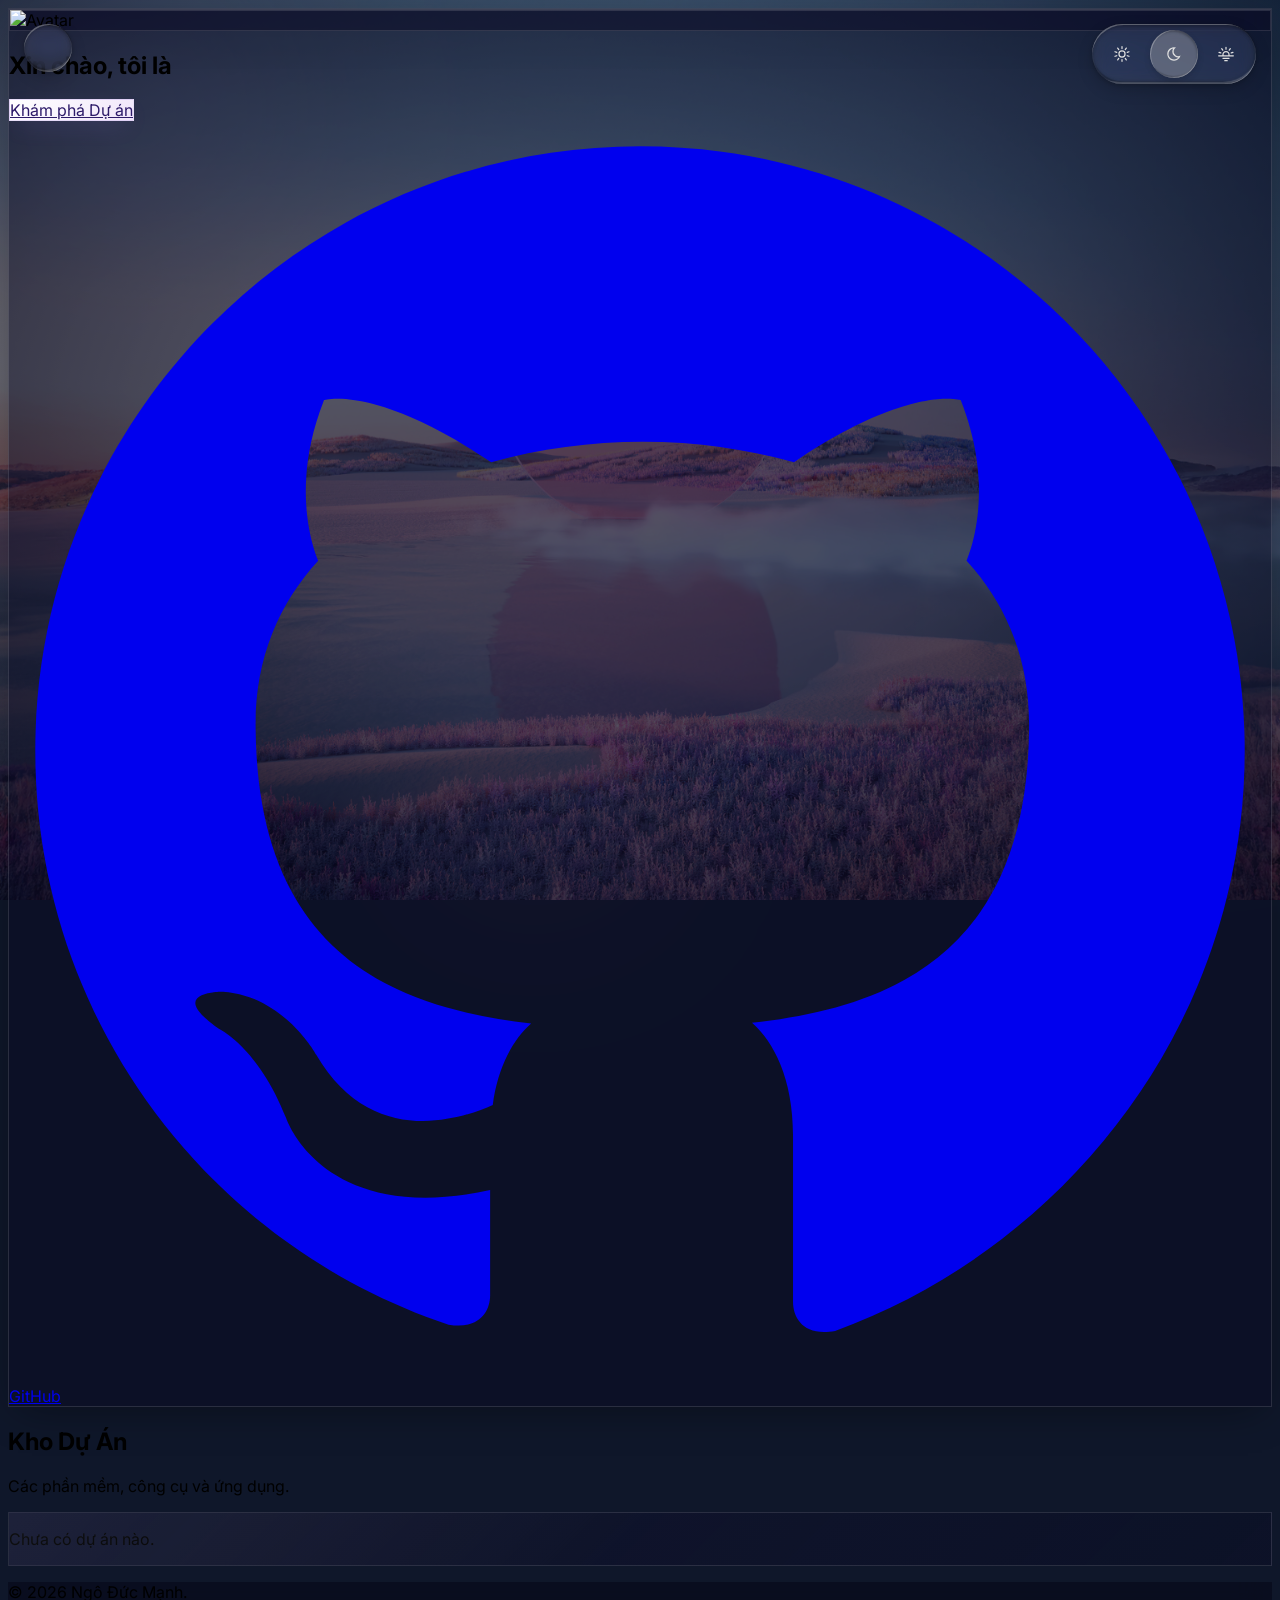
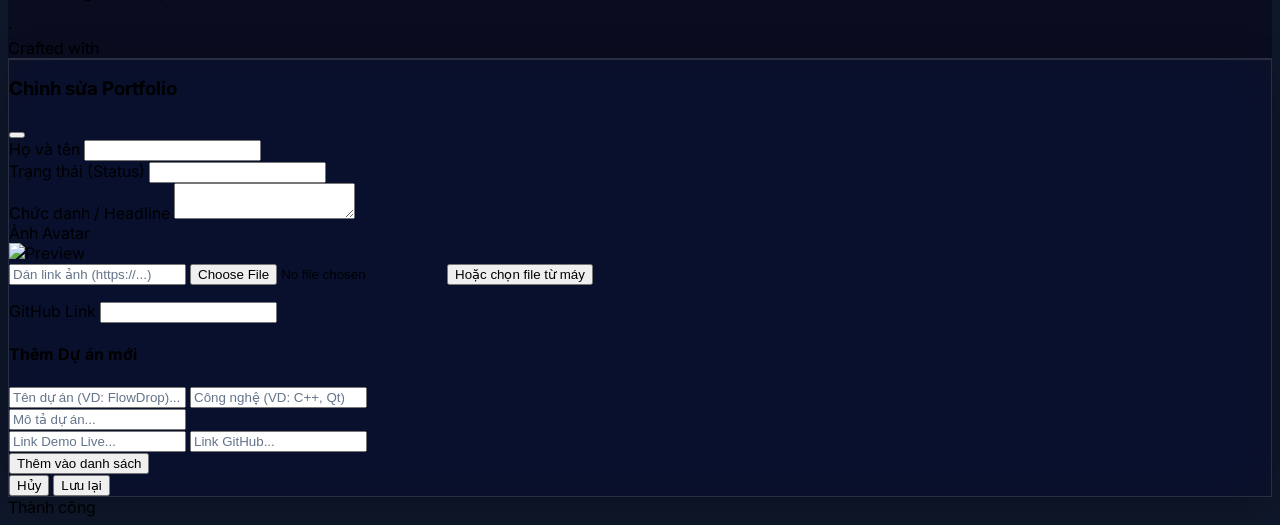
==== commit 1214758b: "refactor: move folders, update all asset paths" ====
--- a/index.html
+++ b/index.html
@@ -16,7 +16,7 @@
   <link rel="preconnect" href="https://fonts.googleapis.com">
   <link rel="preconnect" href="https://fonts.gstatic.com" crossorigin>
   <link href="https://fonts.googleapis.com/css2?family=Inter:wght@300;400;500;600;700&display=swap" rel="stylesheet">
-  <link rel="stylesheet" href="search.css">
+  <link rel="stylesheet" href="assets/css/search.css">
 
   <script src="https://cdn.tailwindcss.com"></script>
   <script src="https://unpkg.com/lucide@latest"></script>
@@ -155,7 +155,7 @@
           <i data-lucide="layout-grid" class="w-4 h-4"></i>
           <span>Dự án</span>
         </a>
-        <a href="dashboard.html" class="sidebar-link">
+        <a href="pages/dashboard.html" class="sidebar-link">
           <i data-lucide="layout-dashboard" class="w-4 h-4"></i>
           <span>Dashboard</span>
         </a>
@@ -165,19 +165,19 @@
             <span>Tìm kiếm</span>
           </button>
         </a>
-        <a href="watch.html" class="sidebar-link">
+        <a href="pages/watch.html" class="sidebar-link">
           <i data-lucide="tv" class="w-4 h-4"></i>
           <span>Watchlist</span>
         </a>
-        <a href="notes.html" class="sidebar-link">
+        <a href="pages/notes.html" class="sidebar-link">
           <i data-lucide="sticky-note" class="w-4 h-4"></i>
           <span>Ghi chú</span>
         </a>
-        <a href="tasks.html" class="sidebar-link">
+        <a href="pages/tasks.html" class="sidebar-link">
           <i data-lucide="list-checks" class="w-4 h-4"></i>
           <span>Task list</span>
         </a>
-        <a href="backup.html" class="sidebar-link">
+        <a href="pages/backup.html" class="sidebar-link">
           <i data-lucide="database-backup" class="w-4 h-4"></i>
           <span>Backup</span>
         </a>
@@ -423,8 +423,8 @@
   </div>
 
   <script src="script.js" defer></script>
-  <script type="module" src="auth.js"></script>
-  <script type="module" src="search.js"></script>
+  <script type="module" src="assets/js/auth.js"></script>
+  <script type="module" src="assets/js/search.js"></script>
 </body>
 
 </html>
--- a/assets/css/search.css
+++ b/assets/css/search.css
@@ -0,0 +1,184 @@
+/* ============================================================
+   GLOBAL SEARCH POPUP (Ctrl+K)
+   ============================================================ */
+.gs-overlay {
+  position: fixed;
+  inset: 0;
+  z-index: 200;
+  background: rgba(2, 6, 23, 0.65);
+  backdrop-filter: blur(8px);
+  -webkit-backdrop-filter: blur(8px);
+  display: flex;
+  align-items: flex-start;
+  justify-content: center;
+  padding: 12vh 1rem 2rem;
+  opacity: 0;
+  pointer-events: none;
+  transition: opacity 160ms ease;
+}
+.gs-overlay.active {
+  opacity: 1;
+  pointer-events: auto;
+}
+
+.gs-panel {
+  width: 100%;
+  max-width: 640px;
+  background: var(--glass-bg, rgba(15, 23, 42, 0.85));
+  backdrop-filter: blur(24px);
+  -webkit-backdrop-filter: blur(24px);
+  border: 1px solid var(--glass-border, rgba(255,255,255,0.15));
+  border-radius: 18px;
+  box-shadow:
+    0 25px 60px -20px rgba(0, 0, 0, 0.7),
+    inset 0 1px 0 0 rgba(255, 255, 255, 0.08);
+  overflow: hidden;
+  transform: translateY(-12px) scale(0.98);
+  transition: transform 220ms cubic-bezier(0.34, 1.2, 0.5, 1);
+}
+.gs-overlay.active .gs-panel {
+  transform: translateY(0) scale(1);
+}
+
+.gs-input-row {
+  display: flex;
+  align-items: center;
+  gap: 12px;
+  padding: 14px 18px;
+  border-bottom: 1px solid rgba(255, 255, 255, 0.08);
+}
+
+.gs-input-row svg {
+  width: 18px;
+  height: 18px;
+  color: #64748b;
+  flex-shrink: 0;
+}
+
+.gs-input {
+  flex: 1;
+  background: transparent;
+  border: none;
+  outline: none;
+  color: #e2e8f0;
+  font-size: 15px;
+  font-family: inherit;
+}
+.gs-input::placeholder { color: #64748b; }
+
+.gs-kbd {
+  font-size: 10px;
+  font-weight: 600;
+  padding: 3px 7px;
+  border-radius: 5px;
+  background: rgba(255, 255, 255, 0.06);
+  border: 1px solid rgba(255, 255, 255, 0.1);
+  color: #94a3b8;
+  flex-shrink: 0;
+}
+
+.gs-results {
+  max-height: 50vh;
+  overflow-y: auto;
+  padding: 6px;
+}
+
+.gs-group-title {
+  font-size: 10px;
+  font-weight: 700;
+  letter-spacing: 0.08em;
+  text-transform: uppercase;
+  color: #64748b;
+  padding: 10px 12px 4px;
+}
+
+.gs-item {
+  display: flex;
+  align-items: flex-start;
+  gap: 12px;
+  padding: 10px 12px;
+  border-radius: 10px;
+  cursor: pointer;
+  transition: background 120ms ease;
+}
+.gs-item:hover,
+.gs-item.selected {
+  background: rgba(6, 182, 212, 0.1);
+}
+.gs-item.selected {
+  outline: 1px solid rgba(6, 182, 212, 0.3);
+}
+
+.gs-item-icon {
+  width: 32px;
+  height: 32px;
+  border-radius: 8px;
+  background: rgba(255, 255, 255, 0.05);
+  border: 1px solid rgba(255, 255, 255, 0.08);
+  display: flex;
+  align-items: center;
+  justify-content: center;
+  flex-shrink: 0;
+  color: #22d3ee;
+}
+.gs-item-icon svg { width: 15px; height: 15px; }
+
+.gs-item-body {
+  flex: 1;
+  min-width: 0;
+}
+.gs-item-title {
+  color: #e2e8f0;
+  font-size: 13px;
+  font-weight: 500;
+  overflow: hidden;
+  text-overflow: ellipsis;
+  white-space: nowrap;
+}
+.gs-item-sub {
+  color: #64748b;
+  font-size: 11px;
+  margin-top: 2px;
+  overflow: hidden;
+  text-overflow: ellipsis;
+  white-space: nowrap;
+}
+
+.gs-empty {
+  padding: 32px 16px;
+  text-align: center;
+  color: #64748b;
+  font-size: 13px;
+}
+.gs-empty svg {
+  width: 32px;
+  height: 32px;
+  margin: 0 auto 8px;
+  opacity: 0.4;
+}
+
+/* Icon search cố định trên header mọi trang */
+.gs-trigger {
+  display: inline-flex;
+  align-items: center;
+  gap: 8px;
+  padding: 6px 12px;
+  border-radius: 10px;
+  background: rgba(255, 255, 255, 0.04);
+  border: 1px solid rgba(255, 255, 255, 0.1);
+  color: #94a3b8;
+  font-size: 12px;
+  cursor: pointer;
+  transition: background 160ms ease, color 160ms ease;
+}
+.gs-trigger:hover {
+  background: rgba(255, 255, 255, 0.08);
+  color: #e2e8f0;
+}
+.gs-trigger svg { width: 14px; height: 14px; }
+
+@media (max-width: 640px) {
+  .gs-trigger span { display: none; }
+  .gs-trigger { padding: 6px 8px; }
+  .gs-kbd { display: none; }
+}
--- a/style.css
+++ b/style.css
@@ -84,7 +84,7 @@
   font-family: 'Inter', system-ui, sans-serif;
   min-height: 100vh;
   background-color: #0f172a;
-  background-image: url('nen-web.png');
+  background-image: url('/assets/img/nen-web.png');
   background-size: cover;
   background-position: center;
   background-attachment: fixed;
